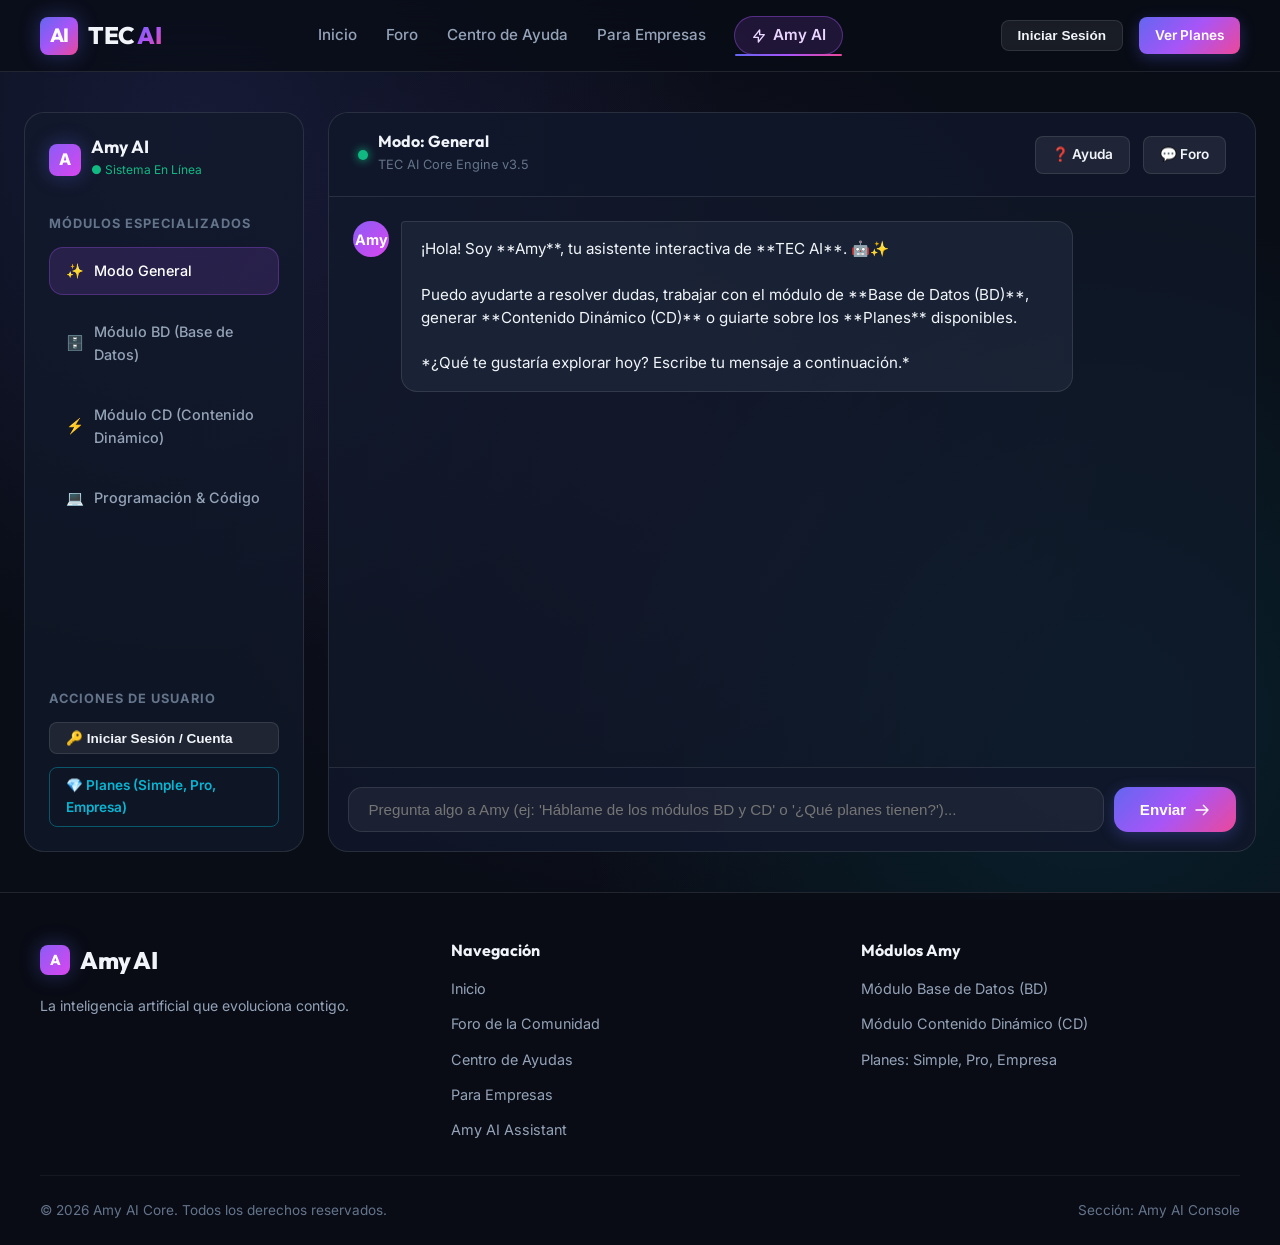
==== amy.html @ 9ef6c12d "feat: implementar ecosistema completo TEC AI con páginas modulares, Amy AI y refactorización de CSS/" ====
<!DOCTYPE html>
<html lang="es">
<head>
    <meta charset="UTF-8">
    <meta name="viewport" content="width=device-width, initial-scale=1.0">
    <title>Amy AI | Asistente de Inteligencia Artificial</title>
    <meta name="description" content="Interactúa con Amy AI, tu asistente virtual inteligente. Consulta bases de datos (BD), genera contenido dinámico (CD), programa y optimiza tus flujos de trabajo.">
    <link rel="stylesheet" href="assets/css/base.css">
    <link rel="stylesheet" href="assets/css/amy.css">
</head>
<body>
    <!-- Navbar Header -->
    <header class="navbar">
        <div class="nav-container">
            <a href="index.html" class="brand-logo" id="nav-logo">
                <div class="logo-badge">AI</div>
                <span>TEC <span class="gradient-text">AI</span></span>
            </a>
            <ul class="nav-links">
                <li><a href="index.html" class="nav-link" id="nav-home">Inicio</a></li>
                <li><a href="foro.html" class="nav-link" id="nav-foro">Foro</a></li>
                <li><a href="ayuda.html" class="nav-link" id="nav-ayuda">Centro de Ayuda</a></li>
                <li><a href="empresas.html" class="nav-link" id="nav-empresas">Para Empresas</a></li>
                <li>
                    <a href="amy.html" class="nav-link nav-link-amy active" id="nav-amy">
                        <svg width="16" height="16" fill="none" stroke="currentColor" viewBox="0 0 24 24"><path stroke-linecap="round" stroke-linejoin="round" stroke-width="2" d="M13 10V3L4 14h7v7l9-11h-7z"/></svg>
                        Amy AI
                    </a>
                </li>
            </ul>
            <div class="nav-actions">
                <button class="btn btn-secondary btn-sm trigger-login" id="btn-login-nav">Iniciar Sesión</button>
                <a href="empresas.html#planes" class="btn btn-primary btn-sm" id="btn-planes-nav">Ver Planes</a>
            </div>
        </div>
    </header>

    <!-- Main Content: Amy Interface -->
    <main class="main-content" style="max-width: 1300px;">
        <div class="amy-container">
            
            <!-- Left Sidebar: Modes & Links -->
            <aside class="amy-sidebar">
                <div class="sidebar-block">
                    <div style="display: flex; align-items: center; gap: 10px; margin-bottom: 0.5rem;">
                        <div class="logo-badge" style="width: 32px; height: 32px; font-size: 1rem; background: var(--grad-amy);">A</div>
                        <div>
                            <h3 style="font-size: 1.1rem; line-height: 1.1;">Amy AI</h3>
                            <span style="font-size: 0.75rem; color: var(--emerald);">● Sistema En Línea</span>
                        </div>
                    </div>
                </div>

                <!-- Mode Selectors (BD, CD, General, Dev) -->
                <div class="sidebar-block">
                    <span class="sidebar-title">Módulos Especializados</span>
                    <div class="mode-item active" data-mode="General" id="mode-general">
                        <span>✨</span> Modo General
                    </div>
                    <div class="mode-item" data-mode="Base de Datos (BD)" id="mode-bd">
                        <span>🗄️</span> Módulo BD (Base de Datos)
                    </div>
                    <div class="mode-item" data-mode="Contenido Dinámico (CD)" id="mode-cd">
                        <span>⚡</span> Módulo CD (Contenido Dinámico)
                    </div>
                    <div class="mode-item" data-mode="Programación" id="mode-dev">
                        <span>💻</span> Programación & Código
                    </div>
                </div>

                <!-- Quick Navigation Links -->
                <div class="sidebar-block" style="margin-top: auto;">
                    <span class="sidebar-title">Acciones de Usuario</span>
                    <button class="btn btn-secondary btn-sm trigger-login" style="width: 100%; justify-content: flex-start; text-align: left;" id="sidebar-login">
                        🔑 Iniciar Sesión / Cuenta
                    </button>
                    <a href="empresas.html#planes" class="btn btn-outline-cyan btn-sm" style="width: 100%; justify-content: flex-start;" id="sidebar-planes">
                        💎 Planes (Simple, Pro, Empresa)
                    </a>
                </div>
            </aside>

            <!-- Main Chat Workspace Window -->
            <section class="amy-chat-window">
                <!-- Chat Header -->
                <div class="chat-header">
                    <div class="amy-status">
                        <div class="status-dot"></div>
                        <div>
                            <h4 id="current-mode-name" style="font-size: 1rem;">Modo: General</h4>
                            <span style="font-size: 0.8rem; color: var(--text-dim);">TEC AI Core Engine v3.5</span>
                        </div>
                    </div>
                    <div style="display: flex; gap: 0.8rem;">
                        <a href="ayuda.html" class="btn btn-secondary btn-sm" title="Centro de Ayuda">❓ Ayuda</a>
                        <a href="foro.html" class="btn btn-secondary btn-sm" title="Ir al Foro">💬 Foro</a>
                    </div>
                </div>

                <!-- Chat Messages Stream -->
                <div class="chat-messages" id="amy-messages">
                    <!-- Amy Welcome Message -->
                    <div class="message-bubble">
                        <div class="message-avatar">Amy</div>
                        <div class="message-content">
                            ¡Hola! Soy **Amy**, tu asistente interactiva de **TEC AI**. 🤖✨
                            <br><br>
                            Puedo ayudarte a resolver dudas, trabajar con el módulo de **Base de Datos (BD)**, generar **Contenido Dinámico (CD)** o guiarte sobre los **Planes** disponibles.
                            <br><br>
                            *¿Qué te gustaría explorar hoy? Escribe tu mensaje a continuación.*
                        </div>
                    </div>
                </div>

                <!-- Chat Input Controls -->
                <div class="chat-input-area">
                    <input type="text" id="amy-chat-input" class="chat-input" placeholder="Pregunta algo a Amy (ej: 'Háblame de los módulos BD y CD' o '¿Qué planes tienen?')...">
                    <button class="btn btn-primary" id="amy-send-btn">
                        <span>Enviar</span>
                        <svg width="16" height="16" fill="none" stroke="currentColor" viewBox="0 0 24 24"><path stroke-linecap="round" stroke-linejoin="round" stroke-width="2" d="M14 5l7 7m0 0l-7 7m7-7H3"/></svg>
                    </button>
                </div>
            </section>
        </div>
    </main>

    <!-- Modal Login -->
    <div class="modal-overlay" id="login-modal">
        <div class="modal-box">
            <button class="modal-close" id="close-login">&times;</button>
            <h2 style="margin-bottom: 0.5rem; text-align: center;">Iniciar Sesión en <span class="gradient-text">TEC AI</span></h2>
            <p style="color: var(--text-muted); font-size: 0.9rem; margin-bottom: 1.5rem; text-align: center;">Guarda tus conversaciones con Amy y personaliza tus preferencias.</p>
            <form id="login-form">
                <div class="form-group">
                    <label for="login-email">Correo Electrónico</label>
                    <input type="email" id="login-email" class="form-control" placeholder="tu@email.com" required>
                </div>
                <div class="form-group">
                    <label for="login-password">Contraseña</label>
                    <input type="password" id="login-password" class="form-control" placeholder="••••••••" required>
                </div>
                <button type="submit" class="btn btn-primary" style="width: 100%; margin-top: 1rem;" id="btn-submit-login-amy">Ingresar a Amy</button>
            </form>
        </div>
    </div>

    <!-- Footer -->
    <footer>
        <div class="footer-container">
            <div class="footer-col">
                <div class="brand-logo" style="margin-bottom: 1rem;">
                    <div class="logo-badge" style="width: 30px; height: 30px; font-size: 0.9rem; background: var(--grad-amy);">A</div>
                    <span>Amy AI</span>
                </div>
                <p style="color: var(--text-muted); font-size: 0.88rem;">La inteligencia artificial que evoluciona contigo.</p>
            </div>
            <div class="footer-col">
                <h4>Navegación</h4>
                <ul>
                    <li><a href="index.html">Inicio</a></li>
                    <li><a href="foro.html">Foro de la Comunidad</a></li>
                    <li><a href="ayuda.html">Centro de Ayudas</a></li>
                    <li><a href="empresas.html">Para Empresas</a></li>
                    <li><a href="amy.html">Amy AI Assistant</a></li>
                </ul>
            </div>
            <div class="footer-col">
                <h4>Módulos Amy</h4>
                <ul>
                    <li><a href="amy.html">Módulo Base de Datos (BD)</a></li>
                    <li><a href="amy.html">Módulo Contenido Dinámico (CD)</a></li>
                    <li><a href="empresas.html#planes">Planes: Simple, Pro, Empresa</a></li>
                </ul>
            </div>
        </div>
        <div class="footer-bottom">
            <p>&copy; 2026 Amy AI Core. Todos los derechos reservados.</p>
            <p>Sección: Amy AI Console</p>
        </div>
    </footer>

    <script src="assets/js/shared.js"></script>
    <script src="assets/js/amy.js"></script>
</body>
</html>
---- assets/css/base.css ----
@import url('https://fonts.googleapis.com/css2?family=Inter:wght@300;400;500;600;700&family=Outfit:wght@400;500;600;700;800&display=swap');

/* ==========================================================================
   BASE.CSS — Variables, Reset, Tipografía, Navbar, Botones, Layout, Footer
   Compartido por todas las páginas del proyecto TEC AI
   ========================================================================== */

/* --------------------------------------------------
   VARIABLES GLOBALES (Design Tokens)
   -------------------------------------------------- */
:root {
    /* Color Palette */
    --bg-dark: #090d16;
    --bg-card: rgba(18, 26, 43, 0.7);
    --bg-card-hover: rgba(30, 42, 69, 0.85);
    --border-color: rgba(255, 255, 255, 0.1);
    --border-glow: rgba(99, 102, 241, 0.4);

    --text-main: #f1f5f9;
    --text-muted: #94a3b8;
    --text-dim: #64748b;

    /* Accents */
    --primary: #6366f1;
    /* Indigo */
    --primary-hover: #4f46e5;
    --cyan: #06b6d4;
    /* Cyber Cyan */
    --cyan-glow: rgba(6, 182, 212, 0.3);
    --purple: #a855f7;
    /* Neon Purple */
    --pink: #ec4899;
    /* Rose Pink */
    --emerald: #10b981;
    /* Success Emerald */

    /* Gradients */
    --grad-primary: linear-gradient(135deg, #6366f1 0%, #a855f7 50%, #ec4899 100%);
    --grad-cyan: linear-gradient(135deg, #06b6d4 0%, #3b82f6 100%);
    --grad-amy: linear-gradient(135deg, #8b5cf6 0%, #d946ef 100%);
    --grad-dark-card: linear-gradient(180deg, rgba(30, 41, 59, 0.5) 0%, rgba(15, 23, 42, 0.7) 100%);

    /* Fonts & Radii */
    --font-heading: 'Outfit', sans-serif;
    --font-body: 'Inter', sans-serif;
    --radius-sm: 8px;
    --radius-md: 14px;
    --radius-lg: 20px;
    --radius-full: 9999px;

    /* Shadow & Effects */
    --shadow-glass: 0 8px 32px 0 rgba(0, 0, 0, 0.37);
    --shadow-neon: 0 0 20px rgba(99, 102, 241, 0.35);
    --backdrop-blur: blur(16px);
}

/* --------------------------------------------------
   RESET & GLOBAL
   -------------------------------------------------- */
* {
    box-sizing: border-box;
    margin: 0;
    padding: 0;
}

html {
    scroll-behavior: smooth;
    font-size: 16px;
}

body {
    font-family: var(--font-body);
    background-color: var(--bg-dark);
    color: var(--text-main);
    line-height: 1.6;
    overflow-x: hidden;
    min-height: 100vh;
    display: flex;
    flex-direction: column;
    background-image:
        radial-gradient(circle at 15% 15%, rgba(99, 102, 241, 0.15) 0%, transparent 40%),
        radial-gradient(circle at 85% 80%, rgba(6, 182, 212, 0.12) 0%, transparent 40%),
        radial-gradient(circle at 50% 50%, rgba(168, 85, 247, 0.08) 0%, transparent 60%);
    background-attachment: fixed;
}

/* --------------------------------------------------
   TIPOGRAFÍA
   -------------------------------------------------- */
h1,
h2,
h3,
h4,
h5,
h6 {
    font-family: var(--font-heading);
    color: var(--text-main);
    font-weight: 700;
    line-height: 1.2;
}

h1 {
    font-size: 2.8rem;
}

h2 {
    font-size: 2.2rem;
}

h3 {
    font-size: 1.5rem;
}

.gradient-text {
    background: var(--grad-primary);
    -webkit-background-clip: text;
    background-clip: text;
    -webkit-text-fill-color: transparent;
    color: transparent;
}

.cyan-text {
    background: var(--grad-cyan);
    -webkit-background-clip: text;
    background-clip: text;
    -webkit-text-fill-color: transparent;
    color: transparent;
}

.amy-text {
    background: var(--grad-amy);
    -webkit-background-clip: text;
    background-clip: text;
    -webkit-text-fill-color: transparent;
    color: transparent;
}

a {
    color: inherit;
    text-decoration: none;
    transition: all 0.2s ease;
}

/* --------------------------------------------------
   NAVBAR / NAVEGACIÓN
   -------------------------------------------------- */
.navbar {
    position: sticky;
    top: 0;
    z-index: 1000;
    background: rgba(9, 13, 22, 0.75);
    -webkit-backdrop-filter: var(--backdrop-blur);
    backdrop-filter: var(--backdrop-blur);
    border-bottom: 1px solid var(--border-color);
    padding: 1rem 2rem;
}

.nav-container {
    max-width: 1200px;
    margin: 0 auto;
    display: flex;
    justify-content: space-between;
    align-items: center;
}

.brand-logo {
    display: flex;
    align-items: center;
    gap: 10px;
    font-family: var(--font-heading);
    font-size: 1.5rem;
    font-weight: 800;
    letter-spacing: -0.5px;
}

.logo-badge {
    width: 38px;
    height: 38px;
    background: var(--grad-primary);
    border-radius: var(--radius-sm);
    display: flex;
    align-items: center;
    justify-content: center;
    font-weight: 800;
    font-size: 1.2rem;
    color: white;
    box-shadow: var(--shadow-neon);
}

.nav-links {
    display: flex;
    align-items: center;
    gap: 1.8rem;
    list-style: none;
}

.nav-link {
    font-size: 0.95rem;
    font-weight: 500;
    color: var(--text-muted);
    position: relative;
    padding: 0.4rem 0;
}

.nav-link:hover,
.nav-link.active {
    color: var(--text-main);
}

.nav-link.active::after {
    content: '';
    position: absolute;
    bottom: -2px;
    left: 0;
    width: 100%;
    height: 2px;
    background: var(--grad-primary);
    border-radius: 2px;
}

.nav-link-amy {
    display: flex;
    align-items: center;
    gap: 6px;
    background: rgba(168, 85, 247, 0.15);
    border: 1px solid rgba(168, 85, 247, 0.4);
    padding: 0.4rem 1rem !important;
    border-radius: var(--radius-full);
    color: #e9d5ff !important;
    font-weight: 600;
}

.nav-link-amy:hover {
    background: rgba(168, 85, 247, 0.3);
    box-shadow: 0 0 15px rgba(168, 85, 247, 0.4);
}

.nav-actions {
    display: flex;
    align-items: center;
    gap: 1rem;
}

/* --------------------------------------------------
   BOTONES
   -------------------------------------------------- */
.btn {
    display: inline-flex;
    align-items: center;
    justify-content: center;
    gap: 8px;
    padding: 0.75rem 1.6rem;
    font-size: 0.95rem;
    font-weight: 600;
    border-radius: var(--radius-md);
    cursor: pointer;
    border: none;
    transition: all 0.25s cubic-bezier(0.4, 0, 0.2, 1);
}

.btn-primary {
    background: var(--grad-primary);
    color: white;
    box-shadow: 0 4px 15px rgba(99, 102, 241, 0.3);
}

.btn-primary:hover {
    transform: translateY(-2px);
    box-shadow: 0 8px 25px rgba(99, 102, 241, 0.5);
}

.btn-secondary {
    background: rgba(255, 255, 255, 0.07);
    color: var(--text-main);
    border: 1px solid var(--border-color);
}

.btn-secondary:hover {
    background: rgba(255, 255, 255, 0.12);
    border-color: rgba(255, 255, 255, 0.25);
    transform: translateY(-2px);
}

.btn-outline-cyan {
    background: transparent;
    color: var(--cyan);
    border: 1px solid rgba(6, 182, 212, 0.4);
}

.btn-outline-cyan:hover {
    background: rgba(6, 182, 212, 0.1);
    box-shadow: 0 0 15px var(--cyan-glow);
}

.btn-sm {
    padding: 0.45rem 1rem;
    font-size: 0.85rem;
    border-radius: var(--radius-sm);
}

/* --------------------------------------------------
   LAYOUT PRINCIPAL
   -------------------------------------------------- */
main.main-content {
    flex: 1;
    max-width: 1200px;
    width: 100%;
    margin: 0 auto;
    padding: 2.5rem 1.5rem;
}

/* --------------------------------------------------
   GLASS CARD (componente compartido)
   -------------------------------------------------- */
.glass-card {
    background: var(--bg-card);
    -webkit-backdrop-filter: var(--backdrop-blur);
    backdrop-filter: var(--backdrop-blur);
    border: 1px solid var(--border-color);
    border-radius: var(--radius-lg);
    padding: 2rem;
    box-shadow: var(--shadow-glass);
    transition: border-color 0.3s ease, transform 0.3s ease, box-shadow 0.3s ease;
}

.glass-card:hover {
    border-color: rgba(255, 255, 255, 0.2);
}

/* --------------------------------------------------
   HERO SECTION (compartido por varias páginas)
   -------------------------------------------------- */
.hero {
    text-align: center;
    padding: 3.5rem 1rem 4rem;
    max-width: 900px;
    margin: 0 auto;
}

.badge {
    display: inline-flex;
    align-items: center;
    gap: 6px;
    padding: 0.35rem 1rem;
    border-radius: var(--radius-full);
    background: rgba(99, 102, 241, 0.12);
    border: 1px solid rgba(99, 102, 241, 0.3);
    color: #a5b4fc;
    font-size: 0.85rem;
    font-weight: 500;
    margin-bottom: 1.5rem;
}

.hero h1 {
    font-size: 3.2rem;
    margin-bottom: 1.2rem;
    letter-spacing: -1px;
}

.hero p {
    font-size: 1.2rem;
    color: var(--text-muted);
    margin-bottom: 2.2rem;
    max-width: 720px;
    margin-left: auto;
    margin-right: auto;
}

.hero-actions {
    display: flex;
    justify-content: center;
    gap: 1rem;
    flex-wrap: wrap;
}

/* --------------------------------------------------
   GRILLAS (compartidas)
   -------------------------------------------------- */
.grid-3 {
    display: grid;
    grid-template-columns: repeat(auto-fit, minmax(320px, 1fr));
    gap: 1.8rem;
    margin-top: 2rem;
}

.grid-2 {
    display: grid;
    grid-template-columns: repeat(auto-fit, minmax(400px, 1fr));
    gap: 2rem;
}

.feature-card {
    position: relative;
    overflow: hidden;
}

.feature-icon {
    width: 50px;
    height: 50px;
    border-radius: var(--radius-md);
    background: rgba(99, 102, 241, 0.15);
    display: flex;
    align-items: center;
    justify-content: center;
    font-size: 1.4rem;
    color: #818cf8;
    margin-bottom: 1.2rem;
}

.feature-card h3 {
    margin-bottom: 0.6rem;
}

.feature-card p {
    color: var(--text-muted);
    font-size: 0.95rem;
}

/* --------------------------------------------------
   MODAL DE LOGIN (compartido)
   -------------------------------------------------- */
.modal-overlay {
    position: fixed;
    top: 0;
    left: 0;
    width: 100vw;
    height: 100vh;
    background: rgba(0, 0, 0, 0.7);
    -webkit-backdrop-filter: blur(8px);
    backdrop-filter: blur(8px);
    display: flex;
    align-items: center;
    justify-content: center;
    z-index: 2000;
    opacity: 0;
    pointer-events: none;
    transition: opacity 0.3s ease;
}

.modal-overlay.open {
    opacity: 1;
    pointer-events: all;
}

.modal-box {
    background: var(--bg-dark);
    border: 1px solid var(--border-glow);
    border-radius: var(--radius-lg);
    width: 90%;
    max-width: 440px;
    padding: 2.5rem;
    box-shadow: 0 20px 50px rgba(0, 0, 0, 0.6);
    position: relative;
    transform: translateY(20px);
    transition: transform 0.3s ease;
}

.modal-overlay.open .modal-box {
    transform: translateY(0);
}

.modal-close {
    position: absolute;
    top: 1.2rem;
    right: 1.2rem;
    background: none;
    border: none;
    color: var(--text-dim);
    font-size: 1.5rem;
    cursor: pointer;
}

.modal-close:hover {
    color: white;
}

/* --------------------------------------------------
   FORMULARIOS (compartidos)
   -------------------------------------------------- */
.form-group {
    margin-bottom: 1.2rem;
    text-align: left;
}

.form-group label {
    display: block;
    font-size: 0.88rem;
    color: var(--text-muted);
    margin-bottom: 0.4rem;
}

.form-control {
    width: 100%;
    padding: 0.8rem 1rem;
    background: rgba(255, 255, 255, 0.05);
    border: 1px solid var(--border-color);
    border-radius: var(--radius-sm);
    color: white;
    font-size: 0.95rem;
    outline: none;
}

.form-control:focus {
    border-color: var(--primary);
}

/* --------------------------------------------------
   FOOTER
   -------------------------------------------------- */
footer {
    border-top: 1px solid var(--border-color);
    background: rgba(9, 13, 22, 0.9);
    padding: 3rem 1.5rem 1.5rem;
    margin-top: auto;
}

.footer-container {
    max-width: 1200px;
    margin: 0 auto;
    display: grid;
    grid-template-columns: repeat(auto-fit, minmax(200px, 1fr));
    gap: 2rem;
    margin-bottom: 2rem;
}

.footer-col h4 {
    font-size: 1rem;
    margin-bottom: 1rem;
    color: var(--text-main);
}

.footer-col ul {
    list-style: none;
    display: flex;
    flex-direction: column;
    gap: 0.6rem;
}

.footer-col ul a {
    font-size: 0.9rem;
    color: var(--text-muted);
}

.footer-col ul a:hover {
    color: var(--cyan);
}

.footer-bottom {
    max-width: 1200px;
    margin: 0 auto;
    padding-top: 1.5rem;
    border-top: 1px solid rgba(255, 255, 255, 0.05);
    display: flex;
    justify-content: space-between;
    align-items: center;
    font-size: 0.85rem;
    color: var(--text-dim);
    flex-wrap: wrap;
    gap: 1rem;
}

/* --------------------------------------------------
   RESPONSIVE
   -------------------------------------------------- */
@media (max-width: 868px) {
    .amy-container {
        grid-template-columns: 1fr;
        height: auto;
    }

    .nav-links {
        display: none;
    }

    .hero h1 {
        font-size: 2.2rem;
    }
}
---- assets/css/amy.css ----
/* ==========================================================================
   AMY.CSS — Estilos específicos de amy.html
   Depende de: base.css
   ========================================================================== */

/* --------------------------------------------------
   LAYOUT PRINCIPAL DEL CHAT
   -------------------------------------------------- */
.amy-container {
    display: grid;
    grid-template-columns: 280px 1fr;
    gap: 1.5rem;
    min-height: 700px;
    height: calc(100vh - 160px);
}

/* --------------------------------------------------
   SIDEBAR DE MODOS
   -------------------------------------------------- */
.amy-sidebar {
    background: var(--bg-card);
    border: 1px solid var(--border-color);
    border-radius: var(--radius-lg);
    padding: 1.5rem;
    display: flex;
    flex-direction: column;
    gap: 1.5rem;
}

.sidebar-block {
    display: flex;
    flex-direction: column;
    gap: 0.8rem;
}

.sidebar-title {
    font-size: 0.8rem;
    text-transform: uppercase;
    letter-spacing: 1px;
    color: var(--text-dim);
    font-weight: 700;
}

.mode-item {
    display: flex;
    align-items: center;
    gap: 10px;
    padding: 0.7rem 1rem;
    border-radius: var(--radius-md);
    color: var(--text-muted);
    font-size: 0.9rem;
    font-weight: 500;
    cursor: pointer;
    border: 1px solid transparent;
    transition: all 0.2s ease;
}

.mode-item:hover,
.mode-item.active {
    background: rgba(168, 85, 247, 0.15);
    border-color: rgba(168, 85, 247, 0.3);
    color: white;
}

/* --------------------------------------------------
   VENTANA DEL CHAT
   -------------------------------------------------- */
.amy-chat-window {
    background: var(--bg-card);
    border: 1px solid var(--border-color);
    border-radius: var(--radius-lg);
    display: flex;
    flex-direction: column;
    overflow: hidden;
}

.chat-header {
    padding: 1.2rem 1.8rem;
    border-bottom: 1px solid var(--border-color);
    display: flex;
    justify-content: space-between;
    align-items: center;
    background: rgba(15, 23, 42, 0.6);
}

.amy-status {
    display: flex;
    align-items: center;
    gap: 10px;
}

.status-dot {
    width: 10px;
    height: 10px;
    background: var(--emerald);
    border-radius: 50%;
    box-shadow: 0 0 10px var(--emerald);
}

/* --------------------------------------------------
   MENSAJES
   -------------------------------------------------- */
.chat-messages {
    flex: 1;
    padding: 1.5rem;
    overflow-y: auto;
    display: flex;
    flex-direction: column;
    gap: 1.2rem;
}

.message-bubble {
    display: flex;
    gap: 12px;
    max-width: 82%;
}

.message-bubble.user {
    align-self: flex-end;
    flex-direction: row-reverse;
}

.message-avatar {
    width: 36px;
    height: 36px;
    border-radius: 50%;
    background: var(--grad-amy);
    display: flex;
    align-items: center;
    justify-content: center;
    font-size: 0.9rem;
    font-weight: 700;
    color: white;
    flex-shrink: 0;
}

.message-bubble.user .message-avatar {
    background: var(--grad-cyan);
}

.message-content {
    background: rgba(30, 41, 59, 0.7);
    border: 1px solid var(--border-color);
    padding: 1rem 1.2rem;
    border-radius: 16px;
    border-top-left-radius: 4px;
    font-size: 0.95rem;
    line-height: 1.5;
}

.message-bubble.user .message-content {
    background: rgba(99, 102, 241, 0.25);
    border-color: rgba(99, 102, 241, 0.4);
    border-top-left-radius: 16px;
    border-top-right-radius: 4px;
}

/* --------------------------------------------------
   ÁREA DE ENTRADA DE TEXTO
   -------------------------------------------------- */
.chat-input-area {
    padding: 1.2rem;
    border-top: 1px solid var(--border-color);
    background: rgba(15, 23, 42, 0.6);
    display: flex;
    gap: 10px;
}

.chat-input {
    flex: 1;
    background: rgba(255, 255, 255, 0.05);
    border: 1px solid var(--border-color);
    border-radius: var(--radius-md);
    padding: 0.8rem 1.2rem;
    color: white;
    font-size: 0.95rem;
    outline: none;
}

.chat-input:focus {
    border-color: var(--purple);
}
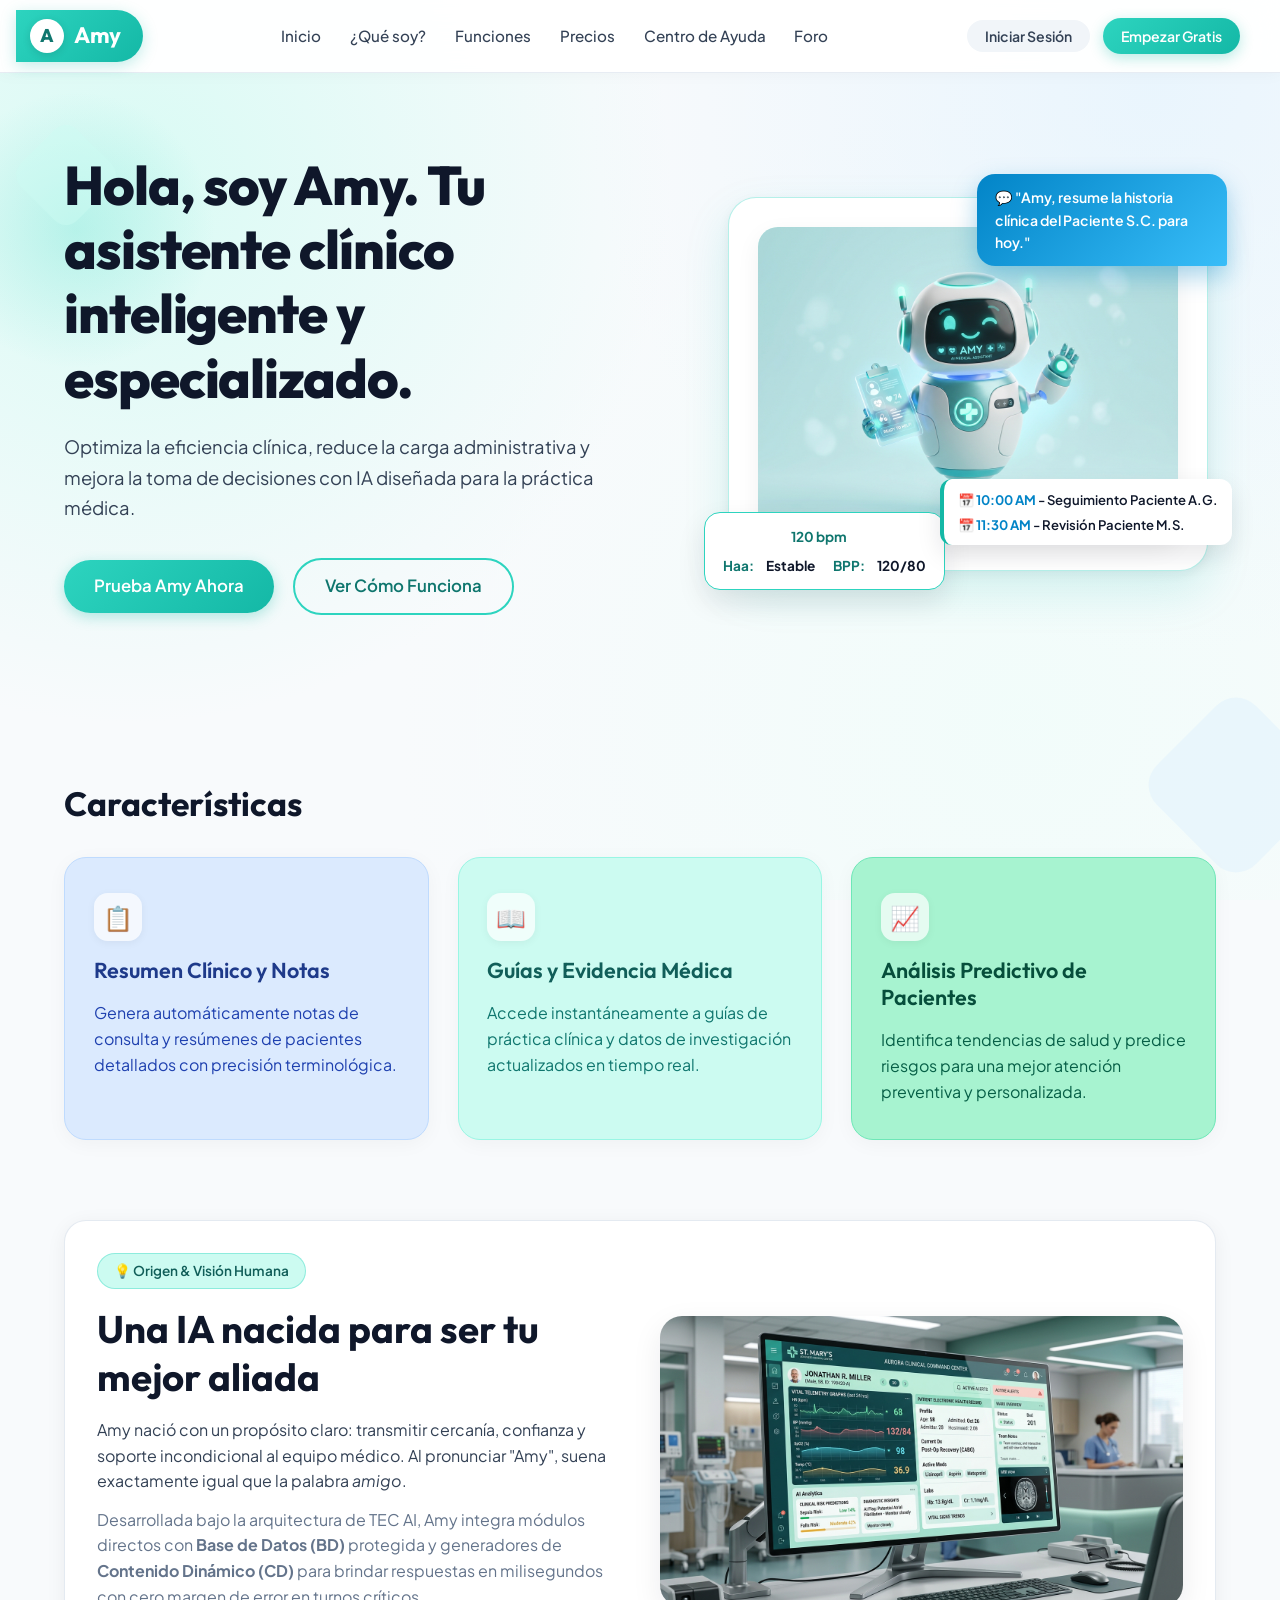
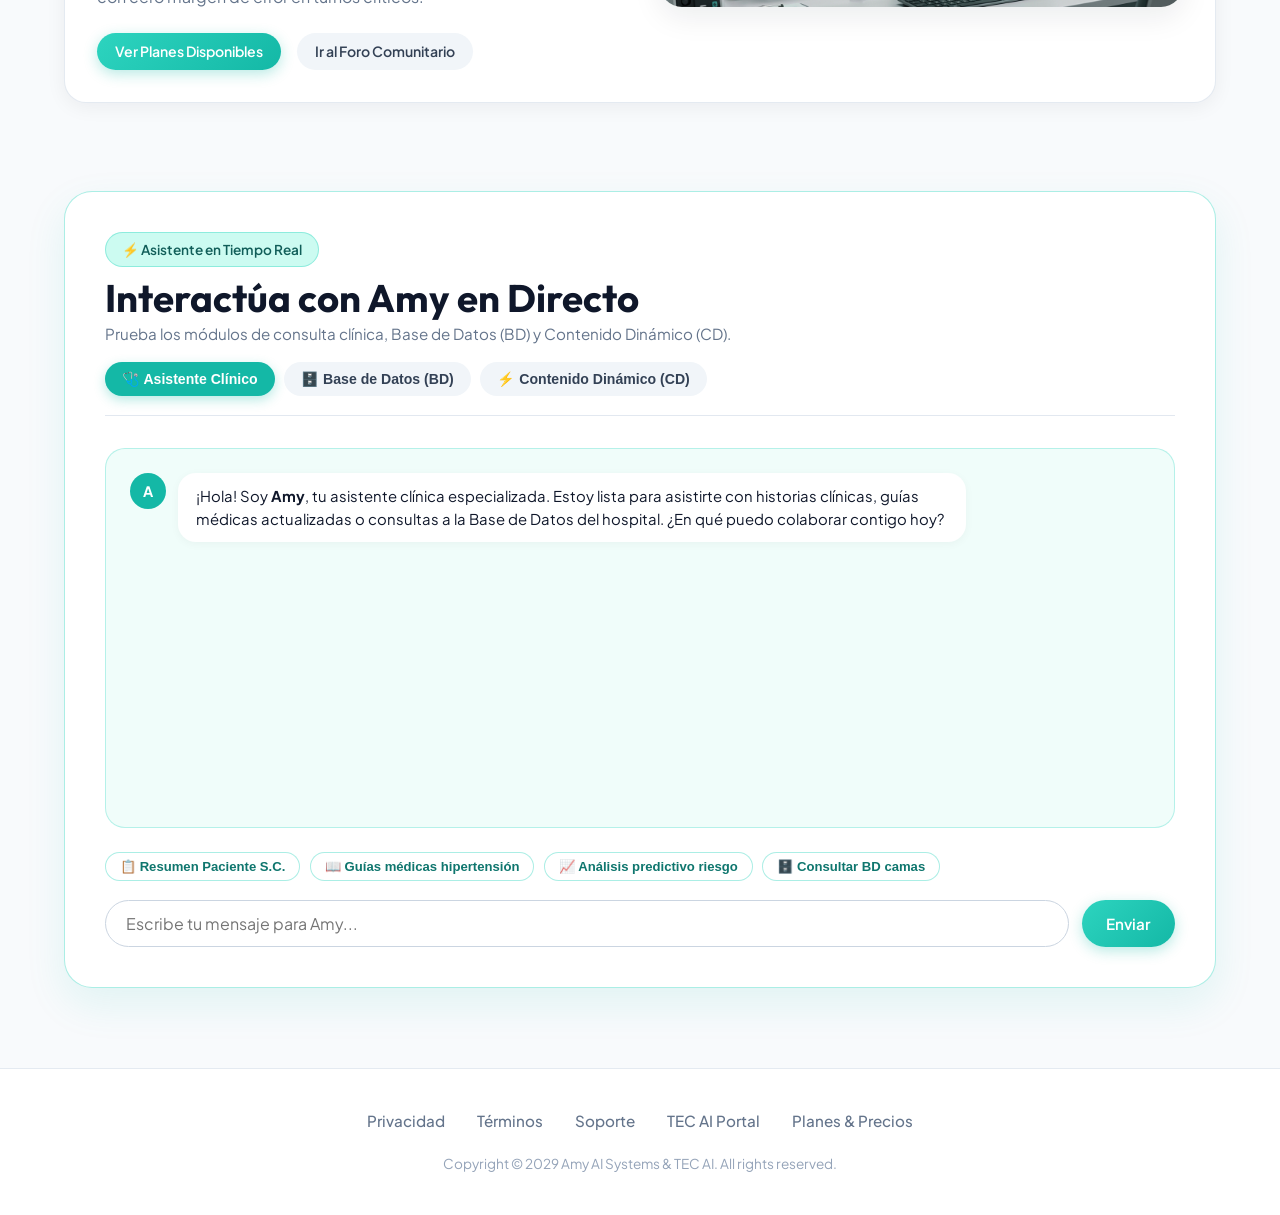
==== commit fa48e172: "Rediseño de interfaz gráfica basado en bocetos y diagramas (Issue #2)" ====
--- a/amy.html
+++ b/amy.html
@@ -3,179 +3,213 @@
 <head>
     <meta charset="UTF-8">
     <meta name="viewport" content="width=device-width, initial-scale=1.0">
-    <title>Amy AI | Asistente de Inteligencia Artificial</title>
-    <meta name="description" content="Interactúa con Amy AI, tu asistente virtual inteligente. Consulta bases de datos (BD), genera contenido dinámico (CD), programa y optimiza tus flujos de trabajo.">
+    <title>Amy AI - Tu Asistente Clínico Inteligente</title>
+    <meta name="description" content="Amy AI - Asistente clínico inteligente y especializado. Optimiza la eficiencia clínica, reduce la carga administrativa y mejora la toma de decisiones en salud.">
     <link rel="stylesheet" href="assets/css/base.css">
     <link rel="stylesheet" href="assets/css/amy.css">
 </head>
 <body>
-    <!-- Navbar Header -->
+    <!-- Navbar Header (Estilo Pestaña Orgánica Boceto 1) -->
     <header class="navbar">
         <div class="nav-container">
-            <a href="index.html" class="brand-logo" id="nav-logo">
-                <div class="logo-badge">AI</div>
-                <span>TEC <span class="gradient-text">AI</span></span>
+            <a href="amy.html" class="brand-tab" id="brand-amy-logo">
+                <div class="logo-badge-amy">A</div>
+                <span>Amy</span>
             </a>
+            
             <ul class="nav-links">
-                <li><a href="index.html" class="nav-link" id="nav-home">Inicio</a></li>
-                <li><a href="foro.html" class="nav-link" id="nav-foro">Foro</a></li>
-                <li><a href="ayuda.html" class="nav-link" id="nav-ayuda">Centro de Ayuda</a></li>
-                <li><a href="empresas.html" class="nav-link" id="nav-empresas">Para Empresas</a></li>
-                <li>
-                    <a href="amy.html" class="nav-link nav-link-amy active" id="nav-amy">
-                        <svg width="16" height="16" fill="none" stroke="currentColor" viewBox="0 0 24 24"><path stroke-linecap="round" stroke-linejoin="round" stroke-width="2" d="M13 10V3L4 14h7v7l9-11h-7z"/></svg>
-                        Amy AI
-                    </a>
-                </li>
+                <li><a href="index.html" class="nav-link">Inicio</a></li>
+                <li><a href="#que-soy" class="nav-link">¿Qué soy?</a></li>
+                <li><a href="#caracteristicas" class="nav-link">Funciones</a></li>
+                <li><a href="empresas.html#planes" class="nav-link">Precios</a></li>
+                <li><a href="ayuda.html" class="nav-link">Centro de Ayuda</a></li>
+                <li><a href="foro.html" class="nav-link">Foro</a></li>
             </ul>
+
             <div class="nav-actions">
-                <button class="btn btn-secondary btn-sm trigger-login" id="btn-login-nav">Iniciar Sesión</button>
-                <a href="empresas.html#planes" class="btn btn-primary btn-sm" id="btn-planes-nav">Ver Planes</a>
+                <button class="btn btn-secondary btn-sm trigger-login" id="btn-login-header">Iniciar Sesión</button>
+                <a href="#consola-amy" class="btn btn-primary btn-sm" id="btn-empezar-gratis">Empezar Gratis</a>
             </div>
         </div>
     </header>
 
-    <!-- Main Content: Amy Interface -->
-    <main class="main-content" style="max-width: 1300px;">
-        <div class="amy-container">
+    <!-- Main Content -->
+    <main class="main-content">
+        <!-- Floating Decoratives from Boceto 1 -->
+        <div class="amy-bg-deco"></div>
+        <div class="amy-bg-diamond-1"></div>
+        <div class="amy-bg-diamond-2"></div>
+
+        <!-- HERO SECTION (Fiel a Boceto 1) -->
+        <section class="amy-hero-layout" id="hero">
+            <div class="amy-hero-content">
+                <h1 class="amy-hero-title">Hola, soy Amy. Tu asistente clínico inteligente y especializado.</h1>
+                <p class="amy-hero-subtitle">Optimiza la eficiencia clínica, reduce la carga administrativa y mejora la toma de decisiones con IA diseñada para la práctica médica.</p>
+                
+                <div class="amy-hero-buttons">
+                    <a href="#consola-amy" class="btn btn-primary" id="btn-prueba-amy">Prueba Amy Ahora</a>
+                    <a href="#caracteristicas" class="btn btn-outline" id="btn-ver-funciona">Ver Cómo Funciona</a>
+                </div>
+            </div>
+
+            <!-- HERO DASHBOARD & ROBOT MASCOT (Boceto 1) -->
+            <div class="amy-hero-visual">
+                <div class="hero-dashboard-card">
+                    <!-- Speech Bubble Boceto 1 -->
+                    <div class="hero-speech-bubble">
+                        💬 "Amy, resume la historia clínica del Paciente S.C. para hoy."
+                    </div>
+
+                    <!-- Robot Image -->
+                    <div class="robot-image-container">
+                        <img src="assets/img/amy_robot.jpg" alt="Amy - Asistente Clínico Inteligente Robot">
+                    </div>
+
+                    <!-- Vitals Telemetry Widget Boceto 1 -->
+                    <div class="hero-vitals-widget">
+                        <div class="pulse-line-container">
+                            <svg width="60" height="24" viewBox="0 0 60 24" fill="none">
+                                <path class="pulse-svg" d="M0 12h15l3-8 6 16 4-12 3 6 4-2h25" stroke="#14b8a6" stroke-width="2.5" stroke-linecap="round" stroke-linejoin="round"/>
+                            </svg>
+                            <span>120 bpm</span>
+                        </div>
+                        <div class="vital-stat-row">
+                            <span class="stat-label">Haa:</span> <span class="stat-val">Estable</span>
+                            <span class="stat-label" style="margin-left: 6px;">BPP:</span> <span class="stat-val">120/80</span>
+                        </div>
+                    </div>
+
+                    <!-- Agenda / Calendar Badge Boceto 1 -->
+                    <div class="hero-calendar-badge">
+                        <div>📅 <span class="time">10:00 AM</span> - Seguimiento Paciente A.G.</div>
+                        <div style="margin-top: 4px;">📅 <span class="time">11:30 AM</span> - Revisión Paciente M.S.</div>
+                    </div>
+                </div>
+            </div>
+        </section>
+
+        <!-- SECCIÓN CARACTERÍSTICAS (Las 3 tarjetas exactas de Boceto 1) -->
+        <section class="features-section-boceto" id="caracteristicas">
+            <h2>Características</h2>
             
-            <!-- Left Sidebar: Modes & Links -->
-            <aside class="amy-sidebar">
-                <div class="sidebar-block">
-                    <div style="display: flex; align-items: center; gap: 10px; margin-bottom: 0.5rem;">
-                        <div class="logo-badge" style="width: 32px; height: 32px; font-size: 1rem; background: var(--grad-amy);">A</div>
-                        <div>
-                            <h3 style="font-size: 1.1rem; line-height: 1.1;">Amy AI</h3>
-                            <span style="font-size: 0.75rem; color: var(--emerald);">● Sistema En Línea</span>
-                        </div>
-                    </div>
-                </div>
-
-                <!-- Mode Selectors (BD, CD, General, Dev) -->
-                <div class="sidebar-block">
-                    <span class="sidebar-title">Módulos Especializados</span>
-                    <div class="mode-item active" data-mode="General" id="mode-general">
-                        <span>✨</span> Modo General
-                    </div>
-                    <div class="mode-item" data-mode="Base de Datos (BD)" id="mode-bd">
-                        <span>🗄️</span> Módulo BD (Base de Datos)
-                    </div>
-                    <div class="mode-item" data-mode="Contenido Dinámico (CD)" id="mode-cd">
-                        <span>⚡</span> Módulo CD (Contenido Dinámico)
-                    </div>
-                    <div class="mode-item" data-mode="Programación" id="mode-dev">
-                        <span>💻</span> Programación & Código
-                    </div>
-                </div>
-
-                <!-- Quick Navigation Links -->
-                <div class="sidebar-block" style="margin-top: auto;">
-                    <span class="sidebar-title">Acciones de Usuario</span>
-                    <button class="btn btn-secondary btn-sm trigger-login" style="width: 100%; justify-content: flex-start; text-align: left;" id="sidebar-login">
-                        🔑 Iniciar Sesión / Cuenta
-                    </button>
-                    <a href="empresas.html#planes" class="btn btn-outline-cyan btn-sm" style="width: 100%; justify-content: flex-start;" id="sidebar-planes">
-                        💎 Planes (Simple, Pro, Empresa)
-                    </a>
-                </div>
-            </aside>
-
-            <!-- Main Chat Workspace Window -->
-            <section class="amy-chat-window">
-                <!-- Chat Header -->
-                <div class="chat-header">
-                    <div class="amy-status">
-                        <div class="status-dot"></div>
-                        <div>
-                            <h4 id="current-mode-name" style="font-size: 1rem;">Modo: General</h4>
-                            <span style="font-size: 0.8rem; color: var(--text-dim);">TEC AI Core Engine v3.5</span>
-                        </div>
-                    </div>
-                    <div style="display: flex; gap: 0.8rem;">
-                        <a href="ayuda.html" class="btn btn-secondary btn-sm" title="Centro de Ayuda">❓ Ayuda</a>
-                        <a href="foro.html" class="btn btn-secondary btn-sm" title="Ir al Foro">💬 Foro</a>
-                    </div>
-                </div>
-
-                <!-- Chat Messages Stream -->
-                <div class="chat-messages" id="amy-messages">
-                    <!-- Amy Welcome Message -->
-                    <div class="message-bubble">
-                        <div class="message-avatar">Amy</div>
-                        <div class="message-content">
-                            ¡Hola! Soy **Amy**, tu asistente interactiva de **TEC AI**. 🤖✨
-                            <br><br>
-                            Puedo ayudarte a resolver dudas, trabajar con el módulo de **Base de Datos (BD)**, generar **Contenido Dinámico (CD)** o guiarte sobre los **Planes** disponibles.
-                            <br><br>
-                            *¿Qué te gustaría explorar hoy? Escribe tu mensaje a continuación.*
-                        </div>
-                    </div>
-                </div>
-
-                <!-- Chat Input Controls -->
-                <div class="chat-input-area">
-                    <input type="text" id="amy-chat-input" class="chat-input" placeholder="Pregunta algo a Amy (ej: 'Háblame de los módulos BD y CD' o '¿Qué planes tienen?')...">
-                    <button class="btn btn-primary" id="amy-send-btn">
-                        <span>Enviar</span>
-                        <svg width="16" height="16" fill="none" stroke="currentColor" viewBox="0 0 24 24"><path stroke-linecap="round" stroke-linejoin="round" stroke-width="2" d="M14 5l7 7m0 0l-7 7m7-7H3"/></svg>
-                    </button>
-                </div>
-            </section>
-        </div>
+            <div class="clinical-features-grid">
+                <!-- Tarjeta 1: Resumen Clínico y Notas -->
+                <div class="feature-card-clinical card-clinical-blue" id="feature-resumen">
+                    <div class="clinical-icon-box">📋</div>
+                    <h3>Resumen Clínico y Notas</h3>
+                    <p>Genera automáticamente notas de consulta y resúmenes de pacientes detallados con precisión terminológica.</p>
+                </div>
+
+                <!-- Tarjeta 2: Guías y Evidencia Médica -->
+                <div class="feature-card-clinical card-clinical-mint" id="feature-guias">
+                    <div class="clinical-icon-box">📖</div>
+                    <h3>Guías y Evidencia Médica</h3>
+                    <p>Accede instantáneamente a guías de práctica clínica y datos de investigación actualizados en tiempo real.</p>
+                </div>
+
+                <!-- Tarjeta 3: Análisis Predictivo de Pacientes -->
+                <div class="feature-card-clinical card-clinical-teal" id="feature-predictivo">
+                    <div class="clinical-icon-box">📈</div>
+                    <h3>Análisis Predictivo de Pacientes</h3>
+                    <p>Identifica tendencias de salud y predice riesgos para una mejor atención preventiva y personalizada.</p>
+                </div>
+            </div>
+        </section>
+
+        <!-- SECCIÓN ¿QUÉ SOY? -->
+        <section style="margin-top: 5rem;" id="que-soy">
+            <div class="glass-card" style="display: grid; grid-template-columns: 1fr 1fr; gap: 2.5rem; align-items: center;">
+                <div>
+                    <div class="badge">💡 Origen & Visión Humana</div>
+                    <h2>Una IA nacida para ser tu mejor aliada</h2>
+                    <p style="margin-top: 1rem; color: var(--text-body);">Amy nació con un propósito claro: transmitir cercanía, confianza y soporte incondicional al equipo médico. Al pronunciar "Amy", suena exactamente igual que la palabra <em>amigo</em>.</p>
+                    <p style="margin-top: 0.8rem; color: var(--text-muted);">Desarrollada bajo la arquitectura de TEC AI, Amy integra módulos directos con <strong>Base de Datos (BD)</strong> protegida y generadores de <strong>Contenido Dinámico (CD)</strong> para brindar respuestas en milisegundos con cero margen de error en turnos críticos.</p>
+                    <div style="display: flex; gap: 1rem; margin-top: 1.5rem;">
+                        <a href="empresas.html#planes" class="btn btn-primary btn-sm">Ver Planes Disponibles</a>
+                        <a href="foro.html" class="btn btn-secondary btn-sm">Ir al Foro Comunitario</a>
+                    </div>
+                </div>
+                <div style="border-radius: var(--radius-lg); overflow: hidden; box-shadow: var(--shadow-card);">
+                    <img src="assets/img/clinical_dashboard.jpg" alt="Centro de comando clínico interactivo con Amy" style="width: 100%; height: auto; display: block;">
+                </div>
+            </div>
+        </section>
+
+        <!-- CONSOLA INTERACTIVA AMY AI (Arquitectura Boceto 2 & 3: BD, CD, Planes) -->
+        <section class="interactive-amy-section" id="consola-amy">
+            <div class="interactive-header">
+                <div>
+                    <div class="badge" style="margin-bottom: 0.4rem;">⚡ Asistente en Tiempo Real</div>
+                    <h2>Interactúa con Amy en Directo</h2>
+                    <p style="color: var(--text-muted); font-size: 0.95rem;">Prueba los módulos de consulta clínica, Base de Datos (BD) y Contenido Dinámico (CD).</p>
+                </div>
+
+                <div class="mode-pills-row">
+                    <button class="mode-pill active" data-mode="clinico">🩺 Asistente Clínico</button>
+                    <button class="mode-pill" data-mode="bd">🗄️ Base de Datos (BD)</button>
+                    <button class="mode-pill" data-mode="cd">⚡ Contenido Dinámico (CD)</button>
+                </div>
+            </div>
+
+            <!-- Chat Stream Area -->
+            <div class="chat-box-area" id="amy-chat-box">
+                <div class="chat-msg msg-amy">
+                    <div class="chat-avatar">A</div>
+                    <div class="chat-bubble-body">
+                        ¡Hola! Soy <strong>Amy</strong>, tu asistente clínica especializada. Estoy lista para asistirte con historias clínicas, guías médicas actualizadas o consultas a la Base de Datos del hospital. ¿En qué puedo colaborar contigo hoy?
+                    </div>
+                </div>
+            </div>
+
+            <!-- Quick Clinical Prompts (Inspirados en Bocetos) -->
+            <div class="quick-prompts-row">
+                <button class="quick-prompt-btn" data-query="Resume la historia clínica del Paciente S.C. para hoy">📋 Resumen Paciente S.C.</button>
+                <button class="quick-prompt-btn" data-query="¿Cuáles son las guías de evidencia médica para hipertensión nivel 2?">📖 Guías médicas hipertensión</button>
+                <button class="quick-prompt-btn" data-query="Realizar análisis predictivo de riesgo para paciente con 120 bpm">📈 Análisis predictivo riesgo</button>
+                <button class="quick-prompt-btn" data-query="Consultar disponibilidad en Base de Datos (BD) de camas de terapia">🗄️ Consultar BD camas</button>
+            </div>
+
+            <!-- Input Bar -->
+            <div class="chat-input-row">
+                <input type="text" id="amy-user-input" placeholder="Escribe tu mensaje para Amy...">
+                <button class="btn btn-primary" id="btn-send-amy">Enviar</button>
+            </div>
+        </section>
     </main>
 
     <!-- Modal Login -->
     <div class="modal-overlay" id="login-modal">
         <div class="modal-box">
             <button class="modal-close" id="close-login">&times;</button>
-            <h2 style="margin-bottom: 0.5rem; text-align: center;">Iniciar Sesión en <span class="gradient-text">TEC AI</span></h2>
-            <p style="color: var(--text-muted); font-size: 0.9rem; margin-bottom: 1.5rem; text-align: center;">Guarda tus conversaciones con Amy y personaliza tus preferencias.</p>
+            <h2 style="margin-bottom: 0.5rem; text-align: center;">Acceso Profesional <span class="gradient-text">Amy AI</span></h2>
+            <p style="color: var(--text-muted); font-size: 0.9rem; margin-bottom: 1.5rem; text-align: center;">Conéctate a la red hospitalaria y guarda tus notas clínicas.</p>
             <form id="login-form">
                 <div class="form-group">
-                    <label for="login-email">Correo Electrónico</label>
-                    <input type="email" id="login-email" class="form-control" placeholder="tu@email.com" required>
+                    <label for="login-email">Correo Institucional / Profesional</label>
+                    <input type="email" id="login-email" class="form-control" placeholder="doctor@hospital.org" required>
                 </div>
                 <div class="form-group">
-                    <label for="login-password">Contraseña</label>
+                    <label for="login-password">Contraseña Cifrada</label>
                     <input type="password" id="login-password" class="form-control" placeholder="••••••••" required>
                 </div>
-                <button type="submit" class="btn btn-primary" style="width: 100%; margin-top: 1rem;" id="btn-submit-login-amy">Ingresar a Amy</button>
+                <button type="submit" class="btn btn-primary" style="width: 100%; margin-top: 1rem;">Ingresar al Sistema</button>
             </form>
         </div>
     </div>
 
-    <!-- Footer -->
+    <!-- Footer (Fiel a Boceto 1) -->
     <footer>
-        <div class="footer-container">
-            <div class="footer-col">
-                <div class="brand-logo" style="margin-bottom: 1rem;">
-                    <div class="logo-badge" style="width: 30px; height: 30px; font-size: 0.9rem; background: var(--grad-amy);">A</div>
-                    <span>Amy AI</span>
-                </div>
-                <p style="color: var(--text-muted); font-size: 0.88rem;">La inteligencia artificial que evoluciona contigo.</p>
-            </div>
-            <div class="footer-col">
-                <h4>Navegación</h4>
-                <ul>
-                    <li><a href="index.html">Inicio</a></li>
-                    <li><a href="foro.html">Foro de la Comunidad</a></li>
-                    <li><a href="ayuda.html">Centro de Ayudas</a></li>
-                    <li><a href="empresas.html">Para Empresas</a></li>
-                    <li><a href="amy.html">Amy AI Assistant</a></li>
-                </ul>
-            </div>
-            <div class="footer-col">
-                <h4>Módulos Amy</h4>
-                <ul>
-                    <li><a href="amy.html">Módulo Base de Datos (BD)</a></li>
-                    <li><a href="amy.html">Módulo Contenido Dinámico (CD)</a></li>
-                    <li><a href="empresas.html#planes">Planes: Simple, Pro, Empresa</a></li>
-                </ul>
-            </div>
-        </div>
-        <div class="footer-bottom">
-            <p>&copy; 2026 Amy AI Core. Todos los derechos reservados.</p>
-            <p>Sección: Amy AI Console</p>
+        <div class="footer-inner">
+            <ul class="footer-nav">
+                <li><a href="#hero">Privacidad</a></li>
+                <li><a href="#hero">Términos</a></li>
+                <li><a href="ayuda.html">Soporte</a></li>
+                <li><a href="index.html">TEC AI Portal</a></li>
+                <li><a href="empresas.html#planes">Planes & Precios</a></li>
+            </ul>
+            <div class="footer-copy">
+                Copyright © 2029 Amy AI Systems & TEC AI. All rights reserved.
+            </div>
         </div>
     </footer>
 
--- a/assets/css/base.css
+++ b/assets/css/base.css
@@ -1,61 +1,67 @@
-@import url('https://fonts.googleapis.com/css2?family=Inter:wght@300;400;500;600;700&family=Outfit:wght@400;500;600;700;800&display=swap');
+@import url('https://fonts.googleapis.com/css2?family=Plus+Jakarta+Sans:wght@300;400;500;600;700;800&family=Outfit:wght@400;500;600;700;800&display=swap');
 
 /* ==========================================================================
-   BASE.CSS — Variables, Reset, Tipografía, Navbar, Botones, Layout, Footer
-   Compartido por todas las páginas del proyecto TEC AI
+   BASE.CSS — TEC AI & Amy AI Design System
+   Inspirado en el Boceto Oficial (Boceto 1 & Diagrama de Arquitectura)
+   Paleta: Teal / Menta Clínico, Cyan Inteligente, Blanco Puro y Azul Marino
    ========================================================================== */
 
-/* --------------------------------------------------
-   VARIABLES GLOBALES (Design Tokens)
-   -------------------------------------------------- */
 :root {
-    /* Color Palette */
-    --bg-dark: #090d16;
-    --bg-card: rgba(18, 26, 43, 0.7);
-    --bg-card-hover: rgba(30, 42, 69, 0.85);
-    --border-color: rgba(255, 255, 255, 0.1);
-    --border-glow: rgba(99, 102, 241, 0.4);
-
-    --text-main: #f1f5f9;
-    --text-muted: #94a3b8;
-    --text-dim: #64748b;
-
-    /* Accents */
-    --primary: #6366f1;
-    /* Indigo */
-    --primary-hover: #4f46e5;
-    --cyan: #06b6d4;
-    /* Cyber Cyan */
-    --cyan-glow: rgba(6, 182, 212, 0.3);
-    --purple: #a855f7;
-    /* Neon Purple */
-    --pink: #ec4899;
-    /* Rose Pink */
-    --emerald: #10b981;
-    /* Success Emerald */
-
-    /* Gradients */
-    --grad-primary: linear-gradient(135deg, #6366f1 0%, #a855f7 50%, #ec4899 100%);
-    --grad-cyan: linear-gradient(135deg, #06b6d4 0%, #3b82f6 100%);
-    --grad-amy: linear-gradient(135deg, #8b5cf6 0%, #d946ef 100%);
-    --grad-dark-card: linear-gradient(180deg, rgba(30, 41, 59, 0.5) 0%, rgba(15, 23, 42, 0.7) 100%);
-
-    /* Fonts & Radii */
+    /* Paleta Principal Clínica & IA (Boceto 1) */
+    --teal-primary: #14b8a6;
+    --teal-dark: #0f766e;
+    --teal-deep: #115e59;
+    --teal-light: #2dd4bf;
+    --teal-soft: #ccfbf1;
+    --teal-bg: #f0fdfa;
+    --teal-glow: rgba(20, 184, 166, 0.35);
+
+    --cyan-accent: #0284c7;
+    --cyan-light: #38bdf8;
+    --cyan-soft: #e0f2fe;
+
+    --blue-clinical: #2563eb;
+    --blue-soft: #dbeafe;
+    --purple-tech: #8b5cf6;
+
+    /* Superficies y Fondos */
+    --bg-main: #f8fafc;
+    --bg-surface: #ffffff;
+    --bg-card: rgba(255, 255, 255, 0.92);
+    --border-subtle: rgba(203, 213, 225, 0.8);
+    --border-teal: rgba(45, 212, 191, 0.4);
+
+    /* Textos */
+    --text-navy: #0f172a;
+    --text-body: #334155;
+    --text-muted: #64748b;
+    --text-light: #94a3b8;
+
+    /* Tipografías */
     --font-heading: 'Outfit', sans-serif;
-    --font-body: 'Inter', sans-serif;
+    --font-body: 'Plus Jakarta Sans', sans-serif;
+
+    /* Bordes y Radios */
     --radius-sm: 8px;
     --radius-md: 14px;
-    --radius-lg: 20px;
+    --radius-lg: 22px;
     --radius-full: 9999px;
 
-    /* Shadow & Effects */
-    --shadow-glass: 0 8px 32px 0 rgba(0, 0, 0, 0.37);
-    --shadow-neon: 0 0 20px rgba(99, 102, 241, 0.35);
-    --backdrop-blur: blur(16px);
-}
-
-/* --------------------------------------------------
-   RESET & GLOBAL
+    /* Sombras Elevadas y Suaves */
+    --shadow-soft: 0 4px 20px rgba(15, 23, 42, 0.06);
+    --shadow-card: 0 10px 30px rgba(15, 23, 42, 0.08);
+    --shadow-teal: 0 8px 25px rgba(20, 184, 166, 0.28);
+    --shadow-glow: 0 0 30px rgba(45, 212, 191, 0.35);
+
+    /* Gradients */
+    --grad-teal: linear-gradient(135deg, #14b8a6 0%, #0d9488 100%);
+    --grad-amy: linear-gradient(135deg, #2dd4bf 0%, #0284c7 100%);
+    --grad-badge: linear-gradient(135deg, #2dd4bf 0%, #14b8a6 100%);
+    --grad-hero: linear-gradient(180deg, #f0fdfa 0%, #ffffff 80%);
+}
+
+/* --------------------------------------------------
+   RESET & BASE
    -------------------------------------------------- */
 * {
     box-sizing: border-box;
@@ -70,89 +76,81 @@
 
 body {
     font-family: var(--font-body);
-    background-color: var(--bg-dark);
-    color: var(--text-main);
+    background-color: var(--bg-main);
+    color: var(--text-body);
     line-height: 1.6;
     overflow-x: hidden;
     min-height: 100vh;
     display: flex;
     flex-direction: column;
-    background-image:
-        radial-gradient(circle at 15% 15%, rgba(99, 102, 241, 0.15) 0%, transparent 40%),
-        radial-gradient(circle at 85% 80%, rgba(6, 182, 212, 0.12) 0%, transparent 40%),
-        radial-gradient(circle at 50% 50%, rgba(168, 85, 247, 0.08) 0%, transparent 60%);
+    background-image: 
+        radial-gradient(circle at 10% 20%, rgba(204, 251, 241, 0.7) 0%, transparent 40%),
+        radial-gradient(circle at 90% 10%, rgba(224, 242, 254, 0.6) 0%, transparent 40%),
+        radial-gradient(circle at 80% 80%, rgba(240, 253, 250, 0.8) 0%, transparent 50%);
     background-attachment: fixed;
 }
 
 /* --------------------------------------------------
    TIPOGRAFÍA
    -------------------------------------------------- */
-h1,
-h2,
-h3,
-h4,
-h5,
-h6 {
+h1, h2, h3, h4, h5, h6 {
     font-family: var(--font-heading);
-    color: var(--text-main);
+    color: var(--text-navy);
     font-weight: 700;
-    line-height: 1.2;
+    line-height: 1.25;
 }
 
 h1 {
-    font-size: 2.8rem;
+    font-size: clamp(2.2rem, 4vw, 3.2rem);
+    font-weight: 800;
+    letter-spacing: -0.02em;
 }
 
 h2 {
-    font-size: 2.2rem;
+    font-size: clamp(1.8rem, 3vw, 2.4rem);
+    font-weight: 700;
 }
 
 h3 {
-    font-size: 1.5rem;
+    font-size: 1.35rem;
+    font-weight: 600;
+}
+
+p {
+    color: var(--text-muted);
+}
+
+a {
+    color: inherit;
+    text-decoration: none;
+    transition: all 0.2s ease;
 }
 
 .gradient-text {
-    background: var(--grad-primary);
+    background: var(--grad-teal);
     -webkit-background-clip: text;
     background-clip: text;
     -webkit-text-fill-color: transparent;
     color: transparent;
 }
 
-.cyan-text {
-    background: var(--grad-cyan);
-    -webkit-background-clip: text;
-    background-clip: text;
-    -webkit-text-fill-color: transparent;
-    color: transparent;
-}
-
 .amy-text {
-    background: var(--grad-amy);
-    -webkit-background-clip: text;
-    background-clip: text;
-    -webkit-text-fill-color: transparent;
-    color: transparent;
-}
-
-a {
-    color: inherit;
-    text-decoration: none;
-    transition: all 0.2s ease;
-}
-
-/* --------------------------------------------------
-   NAVBAR / NAVEGACIÓN
+    color: var(--teal-dark);
+}
+
+/* --------------------------------------------------
+   NAVBAR (Con estilo de pestaña curvada de Boceto 1)
    -------------------------------------------------- */
 .navbar {
     position: sticky;
     top: 0;
     z-index: 1000;
-    background: rgba(9, 13, 22, 0.75);
-    -webkit-backdrop-filter: var(--backdrop-blur);
-    backdrop-filter: var(--backdrop-blur);
-    border-bottom: 1px solid var(--border-color);
-    padding: 1rem 2rem;
+    background: rgba(255, 255, 255, 0.95);
+    -webkit-backdrop-filter: blur(16px);
+    backdrop-filter: blur(16px);
+    border-bottom: 1px solid rgba(226, 232, 240, 0.8);
+    box-shadow: 0 2px 15px rgba(15, 23, 42, 0.03);
+    padding: 0 1.5rem;
 }
 
 .nav-container {
@@ -161,30 +159,47 @@
     display: flex;
     justify-content: space-between;
     align-items: center;
-}
-
-.brand-logo {
-    display: flex;
+    height: 72px;
+}
+
+/* Logo con insignia estilo Boceto 1: Pestaña Teal Orgánica */
+.brand-tab {
+    display: inline-flex;
     align-items: center;
     gap: 10px;
+    background: var(--grad-badge);
+    padding: 8px 22px 8px 14px;
+    border-radius: 0 30px 30px 0;
+    color: #ffffff;
     font-family: var(--font-heading);
-    font-size: 1.5rem;
-    font-weight: 800;
-    letter-spacing: -0.5px;
-}
-
-.logo-badge {
-    width: 38px;
-    height: 38px;
-    background: var(--grad-primary);
-    border-radius: var(--radius-sm);
+    font-weight: 700;
+    font-size: 1.4rem;
+    box-shadow: 0 4px 15px rgba(20, 184, 166, 0.25);
+    transition: transform 0.2s ease, box-shadow 0.2s ease;
+    margin-left: -1.5rem;
+}
+
+.brand-tab:hover {
+    transform: translateX(4px);
+    box-shadow: 0 6px 20px rgba(20, 184, 166, 0.35);
+}
+
+.logo-badge-amy {
+    width: 34px;
+    height: 34px;
+    background: #ffffff;
+    border-radius: 50%;
+    color: var(--teal-dark);
     display: flex;
     align-items: center;
     justify-content: center;
     font-weight: 800;
-    font-size: 1.2rem;
-    color: white;
-    box-shadow: var(--shadow-neon);
+    font-size: 1.15rem;
+    box-shadow: 0 2px 8px rgba(0, 0, 0, 0.12);
+}
+
+.brand-tab span {
+    letter-spacing: -0.02em;
 }
 
 .nav-links {
@@ -197,14 +212,14 @@
 .nav-link {
     font-size: 0.95rem;
     font-weight: 500;
-    color: var(--text-muted);
+    color: var(--text-body);
     position: relative;
-    padding: 0.4rem 0;
-}
-
-.nav-link:hover,
-.nav-link.active {
-    color: var(--text-main);
+    padding: 6px 0;
+}
+
+.nav-link:hover, .nav-link.active {
+    color: var(--teal-dark);
+    font-weight: 600;
 }
 
 .nav-link.active::after {
@@ -213,219 +228,320 @@
     bottom: -2px;
     left: 0;
     width: 100%;
-    height: 2px;
-    background: var(--grad-primary);
-    border-radius: 2px;
-}
-
-.nav-link-amy {
-    display: flex;
-    align-items: center;
-    gap: 6px;
-    background: rgba(168, 85, 247, 0.15);
-    border: 1px solid rgba(168, 85, 247, 0.4);
-    padding: 0.4rem 1rem !important;
+    height: 2.5px;
+    background: var(--teal-primary);
     border-radius: var(--radius-full);
-    color: #e9d5ff !important;
-    font-weight: 600;
-}
-
-.nav-link-amy:hover {
-    background: rgba(168, 85, 247, 0.3);
-    box-shadow: 0 0 15px rgba(168, 85, 247, 0.4);
 }
 
 .nav-actions {
     display: flex;
     align-items: center;
-    gap: 1rem;
-}
-
-/* --------------------------------------------------
-   BOTONES
+    gap: 0.8rem;
+}
+
+/* --------------------------------------------------
+   BOTONES (Pastilla / Pill Style de Boceto 1)
    -------------------------------------------------- */
 .btn {
     display: inline-flex;
     align-items: center;
     justify-content: center;
     gap: 8px;
-    padding: 0.75rem 1.6rem;
+    font-family: var(--font-body);
     font-size: 0.95rem;
     font-weight: 600;
+    padding: 10px 24px;
+    border-radius: var(--radius-full);
+    border: none;
+    cursor: pointer;
+    transition: all 0.25s cubic-bezier(0.16, 1, 0.3, 1);
+}
+
+.btn:active {
+    transform: scale(0.97);
+}
+
+.btn-primary {
+    background: var(--teal-light);
+    background: linear-gradient(135deg, #2dd4bf 0%, #14b8a6 100%);
+    color: #ffffff;
+    box-shadow: 0 4px 14px rgba(20, 184, 166, 0.3);
+}
+
+.btn-primary:hover {
+    background: linear-gradient(135deg, #14b8a6 0%, #0f766e 100%);
+    box-shadow: 0 6px 20px rgba(20, 184, 166, 0.45);
+    transform: translateY(-2px);
+}
+
+.btn-outline {
+    background: transparent;
+    color: var(--teal-dark);
+    border: 2px solid var(--teal-light);
+}
+
+.btn-outline:hover {
+    background: var(--teal-bg);
+    border-color: var(--teal-primary);
+    transform: translateY(-2px);
+}
+
+.btn-secondary {
+    background: #f1f5f9;
+    color: var(--text-body);
+}
+
+.btn-secondary:hover {
+    background: #e2e8f0;
+    color: var(--text-navy);
+}
+
+.btn-sm {
+    padding: 7px 18px;
+    font-size: 0.88rem;
+}
+
+/* --------------------------------------------------
+   BADGES & PILLS
+   -------------------------------------------------- */
+.badge {
+    display: inline-flex;
+    align-items: center;
+    gap: 6px;
+    padding: 6px 16px;
+    border-radius: var(--radius-full);
+    font-size: 0.85rem;
+    font-weight: 600;
+    background: var(--teal-soft);
+    color: var(--teal-deep);
+    border: 1px solid rgba(45, 212, 191, 0.4);
+    margin-bottom: 1rem;
+}
+
+/* --------------------------------------------------
+   CARDS & GRIDS
+   -------------------------------------------------- */
+.glass-card {
+    background: var(--bg-surface);
+    border: 1px solid rgba(226, 232, 240, 0.9);
+    border-radius: var(--radius-lg);
+    padding: 2rem;
+    box-shadow: var(--shadow-soft);
+    transition: transform 0.25s ease, box-shadow 0.25s ease, border-color 0.25s ease;
+}
+
+.glass-card:hover {
+    transform: translateY(-4px);
+    box-shadow: var(--shadow-card);
+    border-color: var(--border-teal);
+}
+
+.grid-3 {
+    display: grid;
+    grid-template-columns: repeat(auto-fit, minmax(300px, 1fr));
+    gap: 1.8rem;
+}
+
+.grid-2 {
+    display: grid;
+    grid-template-columns: repeat(auto-fit, minmax(340px, 1fr));
+    gap: 2rem;
+}
+
+.grid-4 {
+    display: grid;
+    grid-template-columns: repeat(auto-fit, minmax(240px, 1fr));
+    gap: 1.5rem;
+}
+
+/* --------------------------------------------------
+   CARACTERÍSTICAS (Directas de Boceto 1)
+   -------------------------------------------------- */
+.feature-card-clinical {
+    border-radius: var(--radius-lg);
+    padding: 2.2rem 1.8rem;
+    display: flex;
+    flex-direction: column;
+    gap: 1rem;
+    transition: transform 0.3s ease, box-shadow 0.3s ease;
+    box-shadow: 0 4px 20px rgba(0, 0, 0, 0.04);
+}
+
+.feature-card-clinical:hover {
+    transform: translateY(-5px);
+    box-shadow: 0 12px 30px rgba(0, 0, 0, 0.08);
+}
+
+/* Tarjeta 1: Resumen Clínico (Azul suave / Lavanda) */
+.card-clinical-blue {
+    background: #dbeafe;
+    border: 1px solid #bfdbfe;
+    color: #1e3a8a;
+}
+.card-clinical-blue h3 {
+    color: #1e3a8a;
+}
+.card-clinical-blue p {
+    color: #1e40af;
+}
+
+/* Tarjeta 2: Guías y Evidencia Médica (Menta / Cyan suave) */
+.card-clinical-mint {
+    background: #ccfbf1;
+    border: 1px solid #99f6e4;
+    color: #115e59;
+}
+.card-clinical-mint h3 {
+    color: #115e59;
+}
+.card-clinical-mint p {
+    color: #0f766e;
+}
+
+/* Tarjeta 3: Análisis Predictivo (Teal suave) */
+.card-clinical-teal {
+    background: #a7f3d0;
+    border: 1px solid #6ee7b7;
+    color: #064e3b;
+}
+.card-clinical-teal h3 {
+    color: #064e3b;
+}
+.card-clinical-teal p {
+    color: #065f46;
+}
+
+.clinical-icon-box {
+    width: 48px;
+    height: 48px;
     border-radius: var(--radius-md);
-    cursor: pointer;
+    background: rgba(255, 255, 255, 0.7);
+    display: flex;
+    align-items: center;
+    justify-content: center;
+    font-size: 1.5rem;
+    box-shadow: 0 2px 8px rgba(0, 0, 0, 0.05);
+}
+
+/* --------------------------------------------------
+   ELEMENTOS MÉDICOS VIRTUALES (Boceto 1 & 4)
+   -------------------------------------------------- */
+.pulse-line-container {
+    display: flex;
+    align-items: center;
+    gap: 8px;
+    font-size: 0.85rem;
+    font-weight: 700;
+    color: var(--teal-dark);
+}
+
+.pulse-svg {
+    stroke-dasharray: 200;
+    stroke-dashoffset: 200;
+    animation: pulseDraw 2.5s linear infinite;
+}
+
+@keyframes pulseDraw {
+    0% { stroke-dashoffset: 200; }
+    50% { stroke-dashoffset: 0; }
+    100% { stroke-dashoffset: -200; }
+}
+
+/* --------------------------------------------------
+   BARRA DE BÚSQUEDA (Boceto 4, 5, 6)
+   -------------------------------------------------- */
+.search-box-pill {
+    max-width: 620px;
+    margin: 1.8rem auto;
+    position: relative;
+    display: flex;
+    align-items: center;
+    background: #ffffff;
+    border: 2px solid var(--teal-light);
+    border-radius: var(--radius-full);
+    padding: 8px 24px;
+    box-shadow: 0 8px 24px rgba(20, 184, 166, 0.12);
+    transition: all 0.25s ease;
+}
+
+.search-box-pill:focus-within {
+    border-color: var(--teal-dark);
+    box-shadow: 0 8px 28px rgba(20, 184, 166, 0.25);
+    transform: scale(1.01);
+}
+
+.search-box-pill input {
+    width: 100%;
     border: none;
-    transition: all 0.25s cubic-bezier(0.4, 0, 0.2, 1);
-}
-
-.btn-primary {
-    background: var(--grad-primary);
-    color: white;
-    box-shadow: 0 4px 15px rgba(99, 102, 241, 0.3);
-}
-
-.btn-primary:hover {
-    transform: translateY(-2px);
-    box-shadow: 0 8px 25px rgba(99, 102, 241, 0.5);
-}
-
-.btn-secondary {
-    background: rgba(255, 255, 255, 0.07);
-    color: var(--text-main);
-    border: 1px solid var(--border-color);
-}
-
-.btn-secondary:hover {
-    background: rgba(255, 255, 255, 0.12);
-    border-color: rgba(255, 255, 255, 0.25);
-    transform: translateY(-2px);
-}
-
-.btn-outline-cyan {
+    outline: none;
+    font-size: 1.05rem;
+    font-family: var(--font-body);
+    color: var(--text-navy);
     background: transparent;
-    color: var(--cyan);
-    border: 1px solid rgba(6, 182, 212, 0.4);
-}
-
-.btn-outline-cyan:hover {
-    background: rgba(6, 182, 212, 0.1);
-    box-shadow: 0 0 15px var(--cyan-glow);
-}
-
-.btn-sm {
-    padding: 0.45rem 1rem;
-    font-size: 0.85rem;
-    border-radius: var(--radius-sm);
-}
-
-/* --------------------------------------------------
-   LAYOUT PRINCIPAL
-   -------------------------------------------------- */
-main.main-content {
+    padding-left: 10px;
+}
+
+.search-box-pill .search-icon {
+    color: var(--teal-dark);
+    font-size: 1.3rem;
+}
+
+/* --------------------------------------------------
+   MAIN & FOOTER (Fiel a Boceto 1)
+   -------------------------------------------------- */
+.main-content {
     flex: 1;
     max-width: 1200px;
+    margin: 0 auto;
+    padding: 2.5rem 1.5rem 5rem;
     width: 100%;
+}
+
+footer {
+    background: #ffffff;
+    border-top: 1px solid rgba(226, 232, 240, 0.9);
+    padding: 2.5rem 1.5rem;
+    margin-top: auto;
+    color: var(--text-muted);
+}
+
+.footer-inner {
+    max-width: 1200px;
     margin: 0 auto;
-    padding: 2.5rem 1.5rem;
-}
-
-/* --------------------------------------------------
-   GLASS CARD (componente compartido)
-   -------------------------------------------------- */
-.glass-card {
-    background: var(--bg-card);
-    -webkit-backdrop-filter: var(--backdrop-blur);
-    backdrop-filter: var(--backdrop-blur);
-    border: 1px solid var(--border-color);
-    border-radius: var(--radius-lg);
-    padding: 2rem;
-    box-shadow: var(--shadow-glass);
-    transition: border-color 0.3s ease, transform 0.3s ease, box-shadow 0.3s ease;
-}
-
-.glass-card:hover {
-    border-color: rgba(255, 255, 255, 0.2);
-}
-
-/* --------------------------------------------------
-   HERO SECTION (compartido por varias páginas)
-   -------------------------------------------------- */
-.hero {
+    display: flex;
+    flex-direction: column;
+    align-items: center;
+    gap: 1.2rem;
     text-align: center;
-    padding: 3.5rem 1rem 4rem;
-    max-width: 900px;
-    margin: 0 auto;
-}
-
-.badge {
-    display: inline-flex;
-    align-items: center;
-    gap: 6px;
-    padding: 0.35rem 1rem;
-    border-radius: var(--radius-full);
-    background: rgba(99, 102, 241, 0.12);
-    border: 1px solid rgba(99, 102, 241, 0.3);
-    color: #a5b4fc;
+}
+
+.footer-nav {
+    display: flex;
+    gap: 2rem;
+    list-style: none;
+    font-size: 0.95rem;
+    font-weight: 500;
+}
+
+.footer-nav a:hover {
+    color: var(--teal-dark);
+}
+
+.footer-copy {
     font-size: 0.85rem;
-    font-weight: 500;
-    margin-bottom: 1.5rem;
-}
-
-.hero h1 {
-    font-size: 3.2rem;
-    margin-bottom: 1.2rem;
-    letter-spacing: -1px;
-}
-
-.hero p {
-    font-size: 1.2rem;
-    color: var(--text-muted);
-    margin-bottom: 2.2rem;
-    max-width: 720px;
-    margin-left: auto;
-    margin-right: auto;
-}
-
-.hero-actions {
-    display: flex;
-    justify-content: center;
-    gap: 1rem;
-    flex-wrap: wrap;
-}
-
-/* --------------------------------------------------
-   GRILLAS (compartidas)
-   -------------------------------------------------- */
-.grid-3 {
-    display: grid;
-    grid-template-columns: repeat(auto-fit, minmax(320px, 1fr));
-    gap: 1.8rem;
-    margin-top: 2rem;
-}
-
-.grid-2 {
-    display: grid;
-    grid-template-columns: repeat(auto-fit, minmax(400px, 1fr));
-    gap: 2rem;
-}
-
-.feature-card {
-    position: relative;
-    overflow: hidden;
-}
-
-.feature-icon {
-    width: 50px;
-    height: 50px;
-    border-radius: var(--radius-md);
-    background: rgba(99, 102, 241, 0.15);
-    display: flex;
-    align-items: center;
-    justify-content: center;
-    font-size: 1.4rem;
-    color: #818cf8;
-    margin-bottom: 1.2rem;
-}
-
-.feature-card h3 {
-    margin-bottom: 0.6rem;
-}
-
-.feature-card p {
-    color: var(--text-muted);
-    font-size: 0.95rem;
-}
-
-/* --------------------------------------------------
-   MODAL DE LOGIN (compartido)
+    color: var(--text-light);
+}
+
+/* --------------------------------------------------
+   MODAL LOGIN (Compartido)
    -------------------------------------------------- */
 .modal-overlay {
     position: fixed;
     top: 0;
     left: 0;
-    width: 100vw;
-    height: 100vh;
-    background: rgba(0, 0, 0, 0.7);
+    right: 0;
+    bottom: 0;
+    background: rgba(15, 23, 42, 0.6);
     -webkit-backdrop-filter: blur(8px);
     backdrop-filter: blur(8px);
     display: flex;
@@ -433,146 +549,88 @@
     justify-content: center;
     z-index: 2000;
     opacity: 0;
-    pointer-events: none;
-    transition: opacity 0.3s ease;
-}
-
-.modal-overlay.open {
+    visibility: hidden;
+    transition: all 0.3s ease;
+}
+
+.modal-overlay.active {
     opacity: 1;
-    pointer-events: all;
+    visibility: visible;
 }
 
 .modal-box {
-    background: var(--bg-dark);
-    border: 1px solid var(--border-glow);
+    background: #ffffff;
+    border: 1px solid var(--border-subtle);
     border-radius: var(--radius-lg);
+    padding: 2.5rem;
+    max-width: 440px;
     width: 90%;
-    max-width: 440px;
-    padding: 2.5rem;
-    box-shadow: 0 20px 50px rgba(0, 0, 0, 0.6);
     position: relative;
-    transform: translateY(20px);
-    transition: transform 0.3s ease;
-}
-
-.modal-overlay.open .modal-box {
-    transform: translateY(0);
+    box-shadow: 0 20px 50px rgba(15, 23, 42, 0.2);
+    transform: scale(0.9);
+    transition: transform 0.3s cubic-bezier(0.16, 1, 0.3, 1);
+}
+
+.modal-overlay.active .modal-box {
+    transform: scale(1);
 }
 
 .modal-close {
     position: absolute;
     top: 1.2rem;
     right: 1.2rem;
-    background: none;
+    background: #f1f5f9;
     border: none;
-    color: var(--text-dim);
-    font-size: 1.5rem;
+    font-size: 1.2rem;
+    width: 32px;
+    height: 32px;
+    border-radius: 50%;
     cursor: pointer;
+    display: flex;
+    align-items: center;
+    justify-content: center;
+    color: var(--text-muted);
 }
 
 .modal-close:hover {
-    color: white;
-}
-
-/* --------------------------------------------------
-   FORMULARIOS (compartidos)
-   -------------------------------------------------- */
+    background: #e2e8f0;
+    color: var(--text-navy);
+}
+
 .form-group {
     margin-bottom: 1.2rem;
-    text-align: left;
 }
 
 .form-group label {
     display: block;
     font-size: 0.88rem;
-    color: var(--text-muted);
+    font-weight: 600;
+    color: var(--text-navy);
     margin-bottom: 0.4rem;
 }
 
 .form-control {
     width: 100%;
-    padding: 0.8rem 1rem;
-    background: rgba(255, 255, 255, 0.05);
-    border: 1px solid var(--border-color);
-    border-radius: var(--radius-sm);
-    color: white;
+    padding: 10px 16px;
+    border: 1.5px solid #cbd5e1;
+    border-radius: var(--radius-md);
+    font-family: var(--font-body);
     font-size: 0.95rem;
     outline: none;
+    transition: border-color 0.2s ease, box-shadow 0.2s ease;
 }
 
 .form-control:focus {
-    border-color: var(--primary);
-}
-
-/* --------------------------------------------------
-   FOOTER
-   -------------------------------------------------- */
-footer {
-    border-top: 1px solid var(--border-color);
-    background: rgba(9, 13, 22, 0.9);
-    padding: 3rem 1.5rem 1.5rem;
-    margin-top: auto;
-}
-
-.footer-container {
-    max-width: 1200px;
-    margin: 0 auto;
-    display: grid;
-    grid-template-columns: repeat(auto-fit, minmax(200px, 1fr));
-    gap: 2rem;
-    margin-bottom: 2rem;
-}
-
-.footer-col h4 {
-    font-size: 1rem;
-    margin-bottom: 1rem;
-    color: var(--text-main);
-}
-
-.footer-col ul {
-    list-style: none;
-    display: flex;
-    flex-direction: column;
-    gap: 0.6rem;
-}
-
-.footer-col ul a {
-    font-size: 0.9rem;
-    color: var(--text-muted);
-}
-
-.footer-col ul a:hover {
-    color: var(--cyan);
-}
-
-.footer-bottom {
-    max-width: 1200px;
-    margin: 0 auto;
-    padding-top: 1.5rem;
-    border-top: 1px solid rgba(255, 255, 255, 0.05);
-    display: flex;
-    justify-content: space-between;
-    align-items: center;
-    font-size: 0.85rem;
-    color: var(--text-dim);
-    flex-wrap: wrap;
-    gap: 1rem;
-}
-
-/* --------------------------------------------------
-   RESPONSIVE
-   -------------------------------------------------- */
-@media (max-width: 868px) {
-    .amy-container {
-        grid-template-columns: 1fr;
-        height: auto;
-    }
-
+    border-color: var(--teal-primary);
+    box-shadow: 0 0 0 3px rgba(20, 184, 166, 0.15);
+}
+
+/* Responsive */
+@media (max-width: 768px) {
     .nav-links {
         display: none;
     }
-
-    .hero h1 {
-        font-size: 2.2rem;
+    .brand-tab {
+        margin-left: -0.5rem;
     }
 }
--- a/assets/css/amy.css
+++ b/assets/css/amy.css
@@ -1,182 +1,407 @@
 /* ==========================================================================
-   AMY.CSS — Estilos específicos de amy.html
-   Depende de: base.css
+   AMY.CSS — Página Oficial Amy AI (Fiel a Boceto 1)
    ========================================================================== */
 
+/* Hero Section Boceto 1 */
+.amy-hero-layout {
+    display: grid;
+    grid-template-columns: 1.15fr 0.95fr;
+    align-items: center;
+    gap: 3.5rem;
+    padding: 2.5rem 0 4.5rem;
+    position: relative;
+}
+
+/* Floating background geometric shapes from Boceto 1 */
+.amy-bg-deco {
+    position: absolute;
+    top: 10%;
+    left: -5%;
+    width: 280px;
+    height: 280px;
+    background: radial-gradient(circle, rgba(45, 212, 191, 0.22) 0%, transparent 70%);
+    pointer-events: none;
+    z-index: 0;
+}
+
+.amy-bg-diamond-1 {
+    position: absolute;
+    top: 15%;
+    left: 2%;
+    width: 80px;
+    height: 80px;
+    background: rgba(204, 251, 241, 0.45);
+    transform: rotate(45deg);
+    border-radius: 16px;
+    pointer-events: none;
+}
+
+.amy-bg-diamond-2 {
+    position: absolute;
+    bottom: 5%;
+    right: -2%;
+    width: 140px;
+    height: 140px;
+    background: rgba(224, 242, 254, 0.5);
+    transform: rotate(45deg);
+    border-radius: 28px;
+    pointer-events: none;
+}
+
+.amy-hero-content {
+    position: relative;
+    z-index: 2;
+}
+
+.amy-hero-title {
+    font-size: clamp(2.4rem, 4.5vw, 3.4rem);
+    font-weight: 800;
+    color: var(--text-navy);
+    line-height: 1.18;
+    margin-bottom: 1.4rem;
+}
+
+.amy-hero-subtitle {
+    font-size: 1.15rem;
+    color: var(--text-body);
+    line-height: 1.65;
+    margin-bottom: 2.2rem;
+    max-width: 540px;
+}
+
+.amy-hero-buttons {
+    display: flex;
+    gap: 1.2rem;
+    flex-wrap: wrap;
+    align-items: center;
+}
+
+.amy-hero-buttons .btn {
+    padding: 13px 30px;
+    font-size: 1.05rem;
+}
+
 /* --------------------------------------------------
-   LAYOUT PRINCIPAL DEL CHAT
+   HERO CARD ILUSTRACIÓN / ROBOT & DASHBOARD (Boceto 1)
    -------------------------------------------------- */
-.amy-container {
+.amy-hero-visual {
+    position: relative;
+    z-index: 2;
+    display: flex;
+    justify-content: center;
+}
+
+.hero-dashboard-card {
+    position: relative;
+    background: #ffffff;
+    border-radius: 28px;
+    padding: 1.8rem;
+    box-shadow: 0 20px 45px rgba(20, 184, 166, 0.15), 0 4px 12px rgba(15, 23, 42, 0.05);
+    border: 1.5px solid rgba(45, 212, 191, 0.35);
+    width: 100%;
+    max-width: 480px;
+    transition: transform 0.3s ease;
+}
+
+.hero-dashboard-card:hover {
+    transform: translateY(-5px);
+}
+
+.robot-image-container {
+    width: 100%;
+    border-radius: 20px;
+    overflow: hidden;
+    position: relative;
+    box-shadow: 0 8px 25px rgba(0, 0, 0, 0.06);
+    background: #e6fffa;
+}
+
+.robot-image-container img {
+    width: 100%;
+    height: auto;
+    display: block;
+    object-fit: cover;
+}
+
+/* Boceto 1 Speech Bubble */
+.hero-speech-bubble {
+    position: absolute;
+    top: -24px;
+    right: -20px;
+    background: #38bdf8;
+    background: linear-gradient(135deg, #0284c7 0%, #38bdf8 100%);
+    color: #ffffff;
+    padding: 12px 18px;
+    border-radius: 18px 18px 2px 18px;
+    font-size: 0.88rem;
+    font-weight: 600;
+    max-width: 250px;
+    box-shadow: 0 10px 25px rgba(2, 132, 199, 0.35);
+    z-index: 10;
+    animation: floatBubble 4s ease-in-out infinite;
+}
+
+@keyframes floatBubble {
+    0%, 100% { transform: translateY(0); }
+    50% { transform: translateY(-6px); }
+}
+
+/* Vitals & Telemetry Widget Boceto 1 */
+.hero-vitals-widget {
+    position: absolute;
+    bottom: -20px;
+    left: -25px;
+    background: #ffffff;
+    border: 1.5px solid var(--teal-light);
+    border-radius: 16px;
+    padding: 12px 18px;
+    box-shadow: 0 12px 28px rgba(15, 23, 42, 0.1);
+    z-index: 10;
+    display: flex;
+    flex-direction: column;
+    gap: 6px;
+    animation: floatWidget 4.5s ease-in-out infinite;
+}
+
+@keyframes floatWidget {
+    0%, 100% { transform: translateY(0); }
+    50% { transform: translateY(6px); }
+}
+
+.vital-stat-row {
+    display: flex;
+    align-items: center;
+    gap: 12px;
+    font-size: 0.85rem;
+    font-weight: 700;
+}
+
+.vital-stat-row .stat-label {
+    color: var(--teal-dark);
+}
+
+.vital-stat-row .stat-val {
+    color: var(--text-navy);
+}
+
+/* Floating Appointment Badge from Boceto 1 */
+.hero-calendar-badge {
+    position: absolute;
+    bottom: 25px;
+    right: -25px;
+    background: #ffffff;
+    border-left: 4px solid var(--teal-primary);
+    border-radius: 12px;
+    padding: 10px 14px;
+    box-shadow: 0 10px 25px rgba(15, 23, 42, 0.1);
+    z-index: 10;
+    font-size: 0.82rem;
+    color: var(--text-navy);
+    font-weight: 600;
+}
+
+.hero-calendar-badge .time {
+    color: var(--cyan-accent);
+    font-weight: 700;
+}
+
+/* --------------------------------------------------
+   SECCIÓN CARACTERÍSTICAS (Boceto 1)
+   -------------------------------------------------- */
+.features-section-boceto {
+    margin-top: 4rem;
+    padding-top: 2rem;
+}
+
+.features-section-boceto h2 {
+    font-size: 2.1rem;
+    color: var(--text-navy);
+    margin-bottom: 2rem;
+}
+
+.clinical-features-grid {
     display: grid;
-    grid-template-columns: 280px 1fr;
-    gap: 1.5rem;
-    min-height: 700px;
-    height: calc(100vh - 160px);
+    grid-template-columns: repeat(auto-fit, minmax(280px, 1fr));
+    gap: 1.8rem;
 }
 
 /* --------------------------------------------------
-   SIDEBAR DE MODOS
+   CONSOLA INTERACTIVA AMY AI (Arquitectura Boceto 2 & 3)
+   Conectada a BD y CD
    -------------------------------------------------- */
-.amy-sidebar {
-    background: var(--bg-card);
-    border: 1px solid var(--border-color);
-    border-radius: var(--radius-lg);
-    padding: 1.5rem;
-    display: flex;
-    flex-direction: column;
-    gap: 1.5rem;
-}
-
-.sidebar-block {
-    display: flex;
-    flex-direction: column;
-    gap: 0.8rem;
-}
-
-.sidebar-title {
-    font-size: 0.8rem;
-    text-transform: uppercase;
-    letter-spacing: 1px;
-    color: var(--text-dim);
-    font-weight: 700;
-}
-
-.mode-item {
-    display: flex;
+.interactive-amy-section {
+    margin-top: 5.5rem;
+    background: #ffffff;
+    border: 1.5px solid var(--border-teal);
+    border-radius: 28px;
+    padding: 2.5rem;
+    box-shadow: 0 16px 40px rgba(20, 184, 166, 0.1);
+}
+
+.interactive-header {
+    display: flex;
+    justify-content: space-between;
     align-items: center;
-    gap: 10px;
-    padding: 0.7rem 1rem;
-    border-radius: var(--radius-md);
-    color: var(--text-muted);
-    font-size: 0.9rem;
-    font-weight: 500;
+    flex-wrap: wrap;
+    gap: 1rem;
+    margin-bottom: 2rem;
+    border-bottom: 1px solid #e2e8f0;
+    padding-bottom: 1.2rem;
+}
+
+.mode-pills-row {
+    display: flex;
+    gap: 0.6rem;
+    flex-wrap: wrap;
+}
+
+.mode-pill {
+    padding: 8px 16px;
+    border-radius: var(--radius-full);
+    font-size: 0.88rem;
+    font-weight: 600;
     cursor: pointer;
+    background: #f1f5f9;
+    color: var(--text-body);
     border: 1px solid transparent;
     transition: all 0.2s ease;
 }
 
-.mode-item:hover,
-.mode-item.active {
-    background: rgba(168, 85, 247, 0.15);
-    border-color: rgba(168, 85, 247, 0.3);
-    color: white;
-}
-
-/* --------------------------------------------------
-   VENTANA DEL CHAT
-   -------------------------------------------------- */
-.amy-chat-window {
-    background: var(--bg-card);
-    border: 1px solid var(--border-color);
-    border-radius: var(--radius-lg);
-    display: flex;
-    flex-direction: column;
-    overflow: hidden;
-}
-
-.chat-header {
-    padding: 1.2rem 1.8rem;
-    border-bottom: 1px solid var(--border-color);
-    display: flex;
-    justify-content: space-between;
-    align-items: center;
-    background: rgba(15, 23, 42, 0.6);
-}
-
-.amy-status {
-    display: flex;
-    align-items: center;
-    gap: 10px;
-}
-
-.status-dot {
-    width: 10px;
-    height: 10px;
-    background: var(--emerald);
-    border-radius: 50%;
-    box-shadow: 0 0 10px var(--emerald);
-}
-
-/* --------------------------------------------------
-   MENSAJES
-   -------------------------------------------------- */
-.chat-messages {
-    flex: 1;
+.mode-pill:hover {
+    background: var(--teal-soft);
+    color: var(--teal-deep);
+}
+
+.mode-pill.active {
+    background: var(--teal-primary);
+    color: #ffffff;
+    box-shadow: 0 4px 12px rgba(20, 184, 166, 0.3);
+}
+
+.chat-box-area {
+    background: var(--teal-bg);
+    border: 1px solid rgba(45, 212, 191, 0.3);
+    border-radius: 20px;
     padding: 1.5rem;
+    height: 380px;
     overflow-y: auto;
     display: flex;
     flex-direction: column;
     gap: 1.2rem;
-}
-
-.message-bubble {
+    margin-bottom: 1.5rem;
+}
+
+.chat-msg {
     display: flex;
     gap: 12px;
     max-width: 82%;
-}
-
-.message-bubble.user {
+    animation: fadeIn 0.3s ease;
+}
+
+@keyframes fadeIn {
+    from { opacity: 0; transform: translateY(6px); }
+    to { opacity: 1; transform: translateY(0); }
+}
+
+.chat-msg.msg-amy {
+    align-self: flex-start;
+}
+
+.chat-msg.msg-user {
     align-self: flex-end;
     flex-direction: row-reverse;
 }
 
-.message-avatar {
+.chat-avatar {
     width: 36px;
     height: 36px;
     border-radius: 50%;
-    background: var(--grad-amy);
     display: flex;
     align-items: center;
     justify-content: center;
+    font-weight: 700;
     font-size: 0.9rem;
-    font-weight: 700;
-    color: white;
     flex-shrink: 0;
 }
 
-.message-bubble.user .message-avatar {
-    background: var(--grad-cyan);
-}
-
-.message-content {
-    background: rgba(30, 41, 59, 0.7);
-    border: 1px solid var(--border-color);
-    padding: 1rem 1.2rem;
-    border-radius: 16px;
-    border-top-left-radius: 4px;
-    font-size: 0.95rem;
+.msg-amy .chat-avatar {
+    background: var(--teal-primary);
+    color: #ffffff;
+}
+
+.msg-user .chat-avatar {
+    background: var(--cyan-accent);
+    color: #ffffff;
+}
+
+.chat-bubble-body {
+    background: #ffffff;
+    padding: 12px 18px;
+    border-radius: 18px;
+    font-size: 0.93rem;
+    color: var(--text-navy);
+    box-shadow: 0 2px 10px rgba(0, 0, 0, 0.04);
     line-height: 1.5;
 }
 
-.message-bubble.user .message-content {
-    background: rgba(99, 102, 241, 0.25);
-    border-color: rgba(99, 102, 241, 0.4);
-    border-top-left-radius: 16px;
-    border-top-right-radius: 4px;
-}
-
-/* --------------------------------------------------
-   ÁREA DE ENTRADA DE TEXTO
-   -------------------------------------------------- */
-.chat-input-area {
-    padding: 1.2rem;
-    border-top: 1px solid var(--border-color);
-    background: rgba(15, 23, 42, 0.6);
-    display: flex;
-    gap: 10px;
-}
-
-.chat-input {
+.msg-user .chat-bubble-body {
+    background: var(--cyan-accent);
+    color: #ffffff;
+}
+
+.quick-prompts-row {
+    display: flex;
+    gap: 0.6rem;
+    flex-wrap: wrap;
+    margin-bottom: 1.2rem;
+}
+
+.quick-prompt-btn {
+    background: #ffffff;
+    border: 1px solid var(--border-teal);
+    padding: 6px 14px;
+    border-radius: var(--radius-full);
+    font-size: 0.82rem;
+    font-weight: 600;
+    color: var(--teal-dark);
+    cursor: pointer;
+    transition: all 0.2s ease;
+}
+
+.quick-prompt-btn:hover {
+    background: var(--teal-primary);
+    color: #ffffff;
+}
+
+.chat-input-row {
+    display: flex;
+    gap: 0.8rem;
+}
+
+.chat-input-row input {
     flex: 1;
-    background: rgba(255, 255, 255, 0.05);
-    border: 1px solid var(--border-color);
-    border-radius: var(--radius-md);
-    padding: 0.8rem 1.2rem;
-    color: white;
-    font-size: 0.95rem;
+    padding: 12px 20px;
+    border-radius: var(--radius-full);
+    border: 1.5px solid #cbd5e1;
+    font-size: 1rem;
     outline: none;
-}
-
-.chat-input:focus {
-    border-color: var(--purple);
-}
+    font-family: var(--font-body);
+}
+
+.chat-input-row input:focus {
+    border-color: var(--teal-primary);
+    box-shadow: 0 0 0 3px rgba(20, 184, 166, 0.15);
+}
+
+@media (max-width: 900px) {
+    .amy-hero-layout {
+        grid-template-columns: 1fr;
+        gap: 3rem;
+    }
+    .hero-speech-bubble {
+        right: 0;
+    }
+    .hero-calendar-badge {
+        right: 0;
+    }
+}
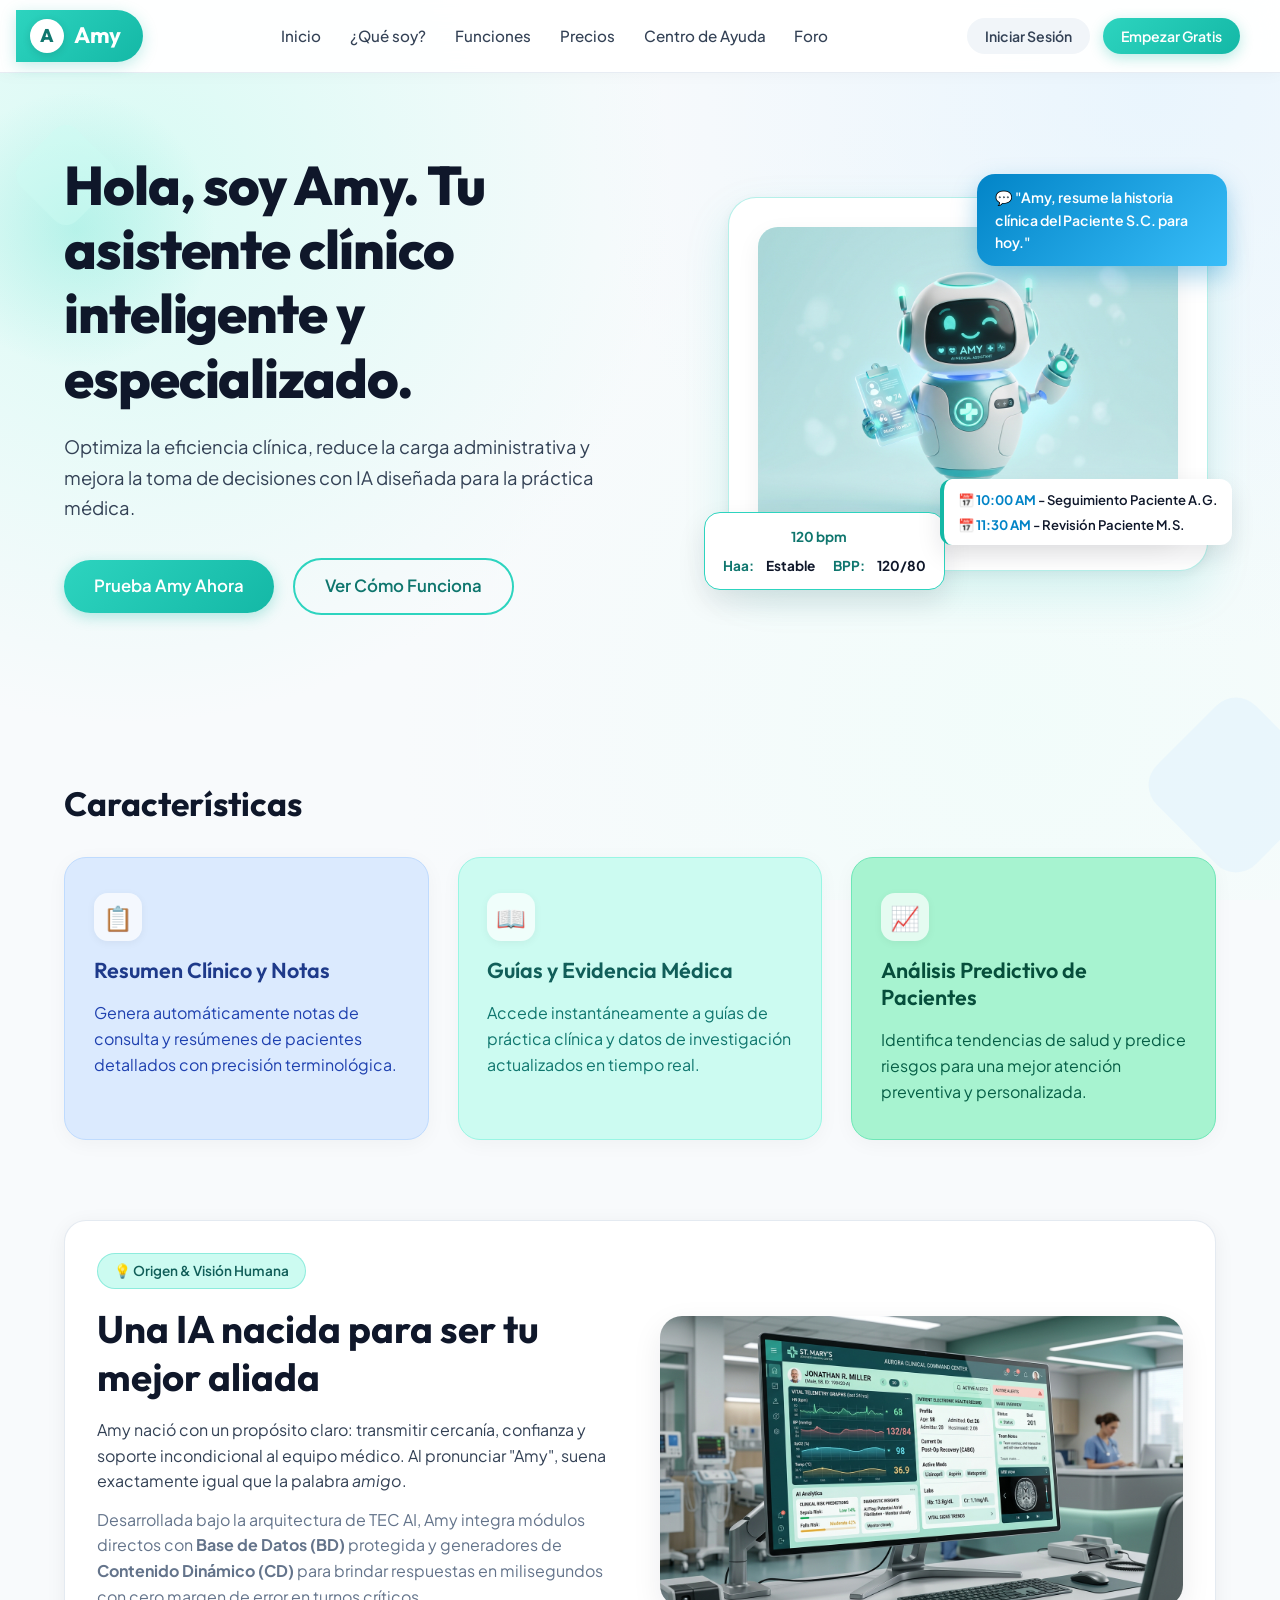
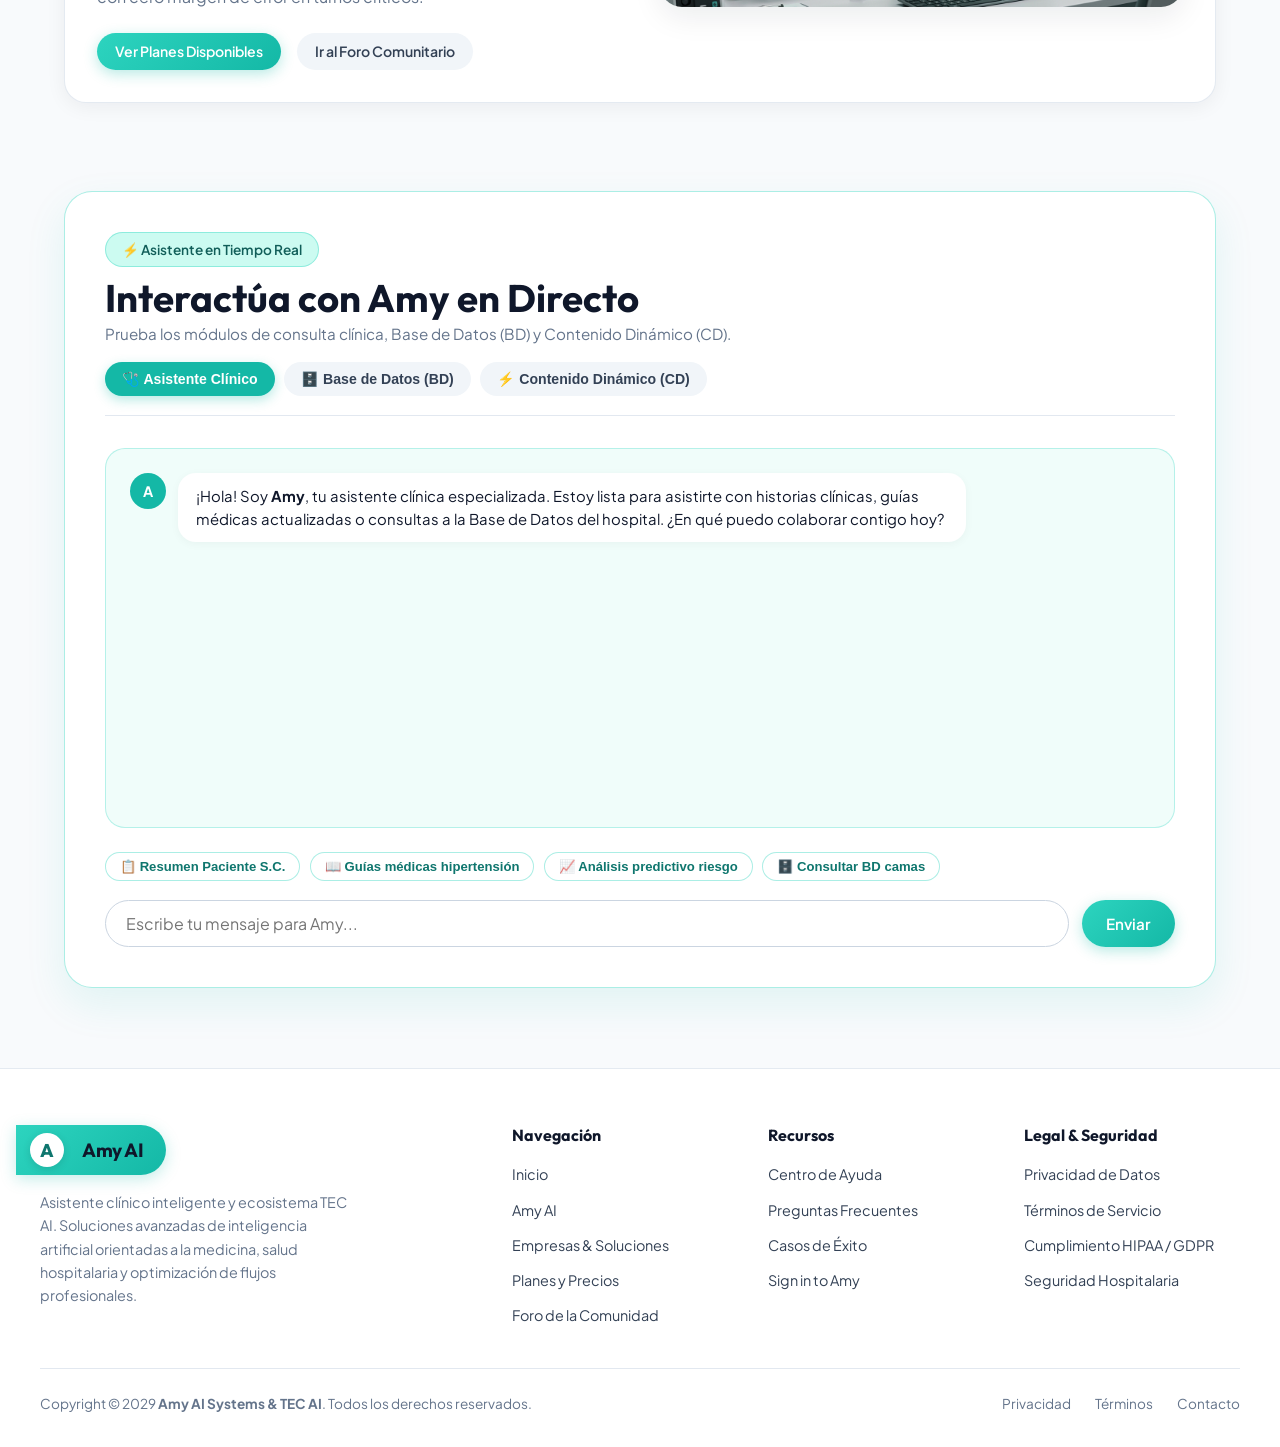
==== commit a0b867ba: "feat: login page, social auth (Google/Apple/Phone OTP), plan selection modal & full footer with copy" ====
--- a/amy.html
+++ b/amy.html
@@ -27,7 +27,7 @@
             </ul>
 
             <div class="nav-actions">
-                <button class="btn btn-secondary btn-sm trigger-login" id="btn-login-header">Iniciar Sesión</button>
+                <a href="login.html" class="btn btn-secondary btn-sm" id="btn-login-header">Iniciar Sesión</a>
                 <a href="#consola-amy" class="btn btn-primary btn-sm" id="btn-empezar-gratis">Empezar Gratis</a>
             </div>
         </div>
@@ -177,38 +177,171 @@
         </section>
     </main>
 
-    <!-- Modal Login -->
-    <div class="modal-overlay" id="login-modal">
+    <!-- Modal Elección de Planes y Métodos de Pago (NUEVO) -->
+    <div class="modal-overlay" id="planes-modal">
         <div class="modal-box">
-            <button class="modal-close" id="close-login">&times;</button>
-            <h2 style="margin-bottom: 0.5rem; text-align: center;">Acceso Profesional <span class="gradient-text">Amy AI</span></h2>
-            <p style="color: var(--text-muted); font-size: 0.9rem; margin-bottom: 1.5rem; text-align: center;">Conéctate a la red hospitalaria y guarda tus notas clínicas.</p>
-            <form id="login-form">
+            <button class="modal-close" id="close-planes-modal">&times;</button>
+            <div style="text-align: center; margin-bottom: 1.2rem;">
+                <div class="badge">💎 Suscripción & Planes TEC AI</div>
+                <h2 style="font-size: 1.5rem; margin-top: 0.3rem;">Elección de Plan y Pago</h2>
+                <p style="color: var(--text-muted); font-size: 0.88rem;">Selecciona tu plan, ingresa tus datos institucionales y elige un método de pago.</p>
+            </div>
+
+            <form id="planes-checkout-form">
+                <!-- 1. Selector Visual de Plan -->
                 <div class="form-group">
-                    <label for="login-email">Correo Institucional / Profesional</label>
-                    <input type="email" id="login-email" class="form-control" placeholder="doctor@hospital.org" required>
-                </div>
+                    <label>1. Selecciona tu Plan</label>
+                    <input type="hidden" id="checkout-selected-plan" value="pro">
+                    <div class="plan-picker-grid">
+                        <div class="plan-picker-card" data-plan="simple">
+                            <div class="plan-picker-title">Plan Simple</div>
+                            <div class="plan-picker-price">$0/mes</div>
+                        </div>
+                        <div class="plan-picker-card selected" data-plan="pro">
+                            <div class="plan-picker-title">Plan Pro ⭐</div>
+                            <div class="plan-picker-price">$29/mes</div>
+                        </div>
+                        <div class="plan-picker-card" data-plan="empresa">
+                            <div class="plan-picker-title">Empresa</div>
+                            <div class="plan-picker-price">Personalizado</div>
+                        </div>
+                    </div>
+                </div>
+
+                <!-- 2. Información Requerida (Domicilio, Hospital/Empresa, etc) -->
                 <div class="form-group">
-                    <label for="login-password">Contraseña Cifrada</label>
-                    <input type="password" id="login-password" class="form-control" placeholder="••••••••" required>
-                </div>
-                <button type="submit" class="btn btn-primary" style="width: 100%; margin-top: 1rem;">Ingresar al Sistema</button>
+                    <label for="checkout-name">Nombre Completo del Responsable</label>
+                    <input type="text" id="checkout-name" class="form-control" placeholder="Dr. Carlos Mendoza" required>
+                </div>
+
+                <div class="form-row-2">
+                    <div class="form-group">
+                        <label for="checkout-org">Hospital / Empresa / Clínica</label>
+                        <input type="text" id="checkout-org" class="form-control" placeholder="Hospital Italiano" required>
+                    </div>
+                    <div class="form-group">
+                        <label for="checkout-email">Correo Electrónico</label>
+                        <input type="email" id="checkout-email" class="form-control" placeholder="cmendoza@hospital.org" required>
+                    </div>
+                </div>
+
+                <div class="form-row-2">
+                    <div class="form-group">
+                        <label for="checkout-address">Domicilio / Dirección Fiscal</label>
+                        <input type="text" id="checkout-address" class="form-control" placeholder="Av. Corrientes 1234, CABA" required>
+                    </div>
+                    <div class="form-group">
+                        <label for="checkout-phone">Teléfono de Contacto</label>
+                        <input type="tel" id="checkout-phone" class="form-control" placeholder="+54 11 4567-8900" required>
+                    </div>
+                </div>
+
+                <!-- 3. Selección de Método de Pago -->
+                <div class="form-group">
+                    <label>3. Método de Pago</label>
+                    <input type="hidden" id="checkout-selected-payment" value="card">
+                    <div class="payment-methods-grid">
+                        <button type="button" class="payment-method-btn active" data-method="card">💳 Tarjeta</button>
+                        <button type="button" class="payment-method-btn" data-method="bank">🏦 Transferencia</button>
+                        <button type="button" class="payment-method-btn" data-method="invoice">⚡ MercadoPago/Factura</button>
+                    </div>
+
+                    <!-- Campos dinámicos según método de pago -->
+                    <div class="payment-details-box">
+                        <div class="payment-detail-group" data-method="card" style="display: block;">
+                            <div class="form-group">
+                                <label style="font-size: 0.8rem;">Número de Tarjeta de Crédito/Débito</label>
+                                <input type="text" class="form-control" placeholder="4532 •••• •••• 8890" maxlength="19">
+                            </div>
+                            <div class="form-row-2">
+                                <div>
+                                    <label style="font-size: 0.8rem;">Vencimiento</label>
+                                    <input type="text" class="form-control" placeholder="MM/AA" maxlength="5">
+                                </div>
+                                <div>
+                                    <label style="font-size: 0.8rem;">CVC / CVV</label>
+                                    <input type="password" class="form-control" placeholder="123" maxlength="4">
+                                </div>
+                            </div>
+                        </div>
+
+                        <div class="payment-detail-group" data-method="bank" style="display: none;">
+                            <p style="font-size: 0.83rem; color: var(--text-body); margin-bottom: 0.4rem;"><strong>Datos Bancarios para Transferencia Directa:</strong></p>
+                            <p style="font-size: 0.8rem; color: var(--text-muted); font-family: monospace;">
+                                CBU: 0170044520000034189012<br>
+                                Alias: AMY.AI.TECNOLOGIA<br>
+                                Banco: Santander Río - TEC AI S.A.
+                            </p>
+                        </div>
+
+                        <div class="payment-detail-group" data-method="invoice" style="display: none;">
+                            <div class="form-group">
+                                <label style="font-size: 0.8rem;">CUIT / RUT de la Empresa / Hospital</label>
+                                <input type="text" class="form-control" placeholder="30-71234567-8">
+                            </div>
+                            <p style="font-size: 0.8rem; color: var(--text-muted);">Se emitirá Factura A/B automática con cobro recurrente institucional o link de Mercado Pago.</p>
+                        </div>
+                    </div>
+                </div>
+
+                <button type="submit" class="btn btn-primary" style="width: 100%; font-size: 1rem; padding: 12px;">Confirmar Suscripción y Activar Plan</button>
             </form>
         </div>
     </div>
 
-    <!-- Footer (Fiel a Boceto 1) -->
-    <footer>
-        <div class="footer-inner">
-            <ul class="footer-nav">
-                <li><a href="#hero">Privacidad</a></li>
-                <li><a href="#hero">Términos</a></li>
-                <li><a href="ayuda.html">Soporte</a></li>
-                <li><a href="index.html">TEC AI Portal</a></li>
-                <li><a href="empresas.html#planes">Planes & Precios</a></li>
-            </ul>
-            <div class="footer-copy">
-                Copyright © 2029 Amy AI Systems & TEC AI. All rights reserved.
+    <!-- Footer Completo -->
+    <footer class="site-footer">
+        <div class="footer-container">
+            <div class="footer-top-grid">
+                <div class="footer-brand-col">
+                    <a href="index.html" class="brand-tab" style="display: inline-flex; text-decoration: none;">
+                        <div class="logo-badge-amy">A</div>
+                        <span style="font-weight: 700; color: var(--text-navy); font-size: 1.2rem; margin-left: 8px;">Amy AI</span>
+                    </a>
+                    <p>Asistente clínico inteligente y ecosistema TEC AI. Soluciones avanzadas de inteligencia artificial orientadas a la medicina, salud hospitalaria y optimización de flujos profesionales.</p>
+                </div>
+
+                <div>
+                    <h4 class="footer-col-title">Navegación</h4>
+                    <ul class="footer-links-list">
+                        <li><a href="index.html">Inicio</a></li>
+                        <li><a href="amy.html">Amy AI</a></li>
+                        <li><a href="empresas.html">Empresas & Soluciones</a></li>
+                        <li><a href="empresas.html#planes">Planes y Precios</a></li>
+                        <li><a href="foro.html">Foro de la Comunidad</a></li>
+                    </ul>
+                </div>
+
+                <div>
+                    <h4 class="footer-col-title">Recursos</h4>
+                    <ul class="footer-links-list">
+                        <li><a href="ayuda.html">Centro de Ayuda</a></li>
+                        <li><a href="ayuda.html#faq">Preguntas Frecuentes</a></li>
+                        <li><a href="foro.html#cuadrante-hilos">Casos de Éxito</a></li>
+                        <li><a href="login.html">Sign in to Amy</a></li>
+                    </ul>
+                </div>
+
+                <div>
+                    <h4 class="footer-col-title">Legal & Seguridad</h4>
+                    <ul class="footer-links-list">
+                        <li><a href="amy.html">Privacidad de Datos</a></li>
+                        <li><a href="amy.html">Términos de Servicio</a></li>
+                        <li><a href="empresas.html">Cumplimiento HIPAA / GDPR</a></li>
+                        <li><a href="ayuda.html">Seguridad Hospitalaria</a></li>
+                    </ul>
+                </div>
+            </div>
+
+            <div class="footer-bottom-bar">
+                <div>
+                    Copyright © 2029 <strong>Amy AI Systems & TEC AI</strong>. Todos los derechos reservados.
+                </div>
+                <ul class="footer-bottom-links">
+                    <li><a href="amy.html">Privacidad</a></li>
+                    <li><a href="amy.html">Términos</a></li>
+                    <li><a href="ayuda.html">Contacto</a></li>
+                </ul>
             </div>
         </div>
     </footer>
--- a/assets/css/base.css
+++ b/assets/css/base.css
@@ -489,6 +489,9 @@
 /* --------------------------------------------------
    MAIN & FOOTER (Fiel a Boceto 1)
    -------------------------------------------------- */
+/* --------------------------------------------------
+   MAIN & FOOTER COMPLETO CON COPYRIGHT Y ENLACES
+   -------------------------------------------------- */
 .main-content {
     flex: 1;
     max-width: 1200px;
@@ -497,43 +500,95 @@
     width: 100%;
 }
 
-footer {
+footer.site-footer {
     background: #ffffff;
     border-top: 1px solid rgba(226, 232, 240, 0.9);
-    padding: 2.5rem 1.5rem;
+    padding: 3.5rem 1.5rem 2rem;
     margin-top: auto;
     color: var(--text-muted);
 }
 
-.footer-inner {
+.footer-container {
     max-width: 1200px;
     margin: 0 auto;
+}
+
+.footer-top-grid {
+    display: grid;
+    grid-template-columns: 2fr 1fr 1fr 1fr;
+    gap: 2.5rem;
+    margin-bottom: 2.5rem;
+}
+
+.footer-brand-col p {
+    font-size: 0.9rem;
+    margin-top: 1rem;
+    color: var(--text-muted);
+    line-height: 1.6;
+    max-width: 320px;
+}
+
+.footer-col-title {
+    font-family: var(--font-heading);
+    font-size: 1rem;
+    font-weight: 700;
+    color: var(--text-navy);
+    margin-bottom: 1rem;
+}
+
+.footer-links-list {
+    list-style: none;
     display: flex;
     flex-direction: column;
-    align-items: center;
-    gap: 1.2rem;
-    text-align: center;
-}
-
-.footer-nav {
-    display: flex;
-    gap: 2rem;
+    gap: 0.6rem;
+}
+
+.footer-links-list a {
+    font-size: 0.9rem;
+    color: var(--text-body);
+    transition: color 0.2s ease;
+}
+
+.footer-links-list a:hover {
+    color: var(--teal-dark);
+}
+
+.footer-bottom-bar {
+    border-top: 1px solid #e2e8f0;
+    padding-top: 1.5rem;
+    display: flex;
+    justify-content: space-between;
+    align-items: center;
+    flex-wrap: wrap;
+    gap: 1rem;
+    font-size: 0.85rem;
+    color: var(--text-muted);
+}
+
+.footer-bottom-links {
+    display: flex;
+    gap: 1.5rem;
     list-style: none;
-    font-size: 0.95rem;
-    font-weight: 500;
-}
-
-.footer-nav a:hover {
-    color: var(--teal-dark);
-}
-
-.footer-copy {
-    font-size: 0.85rem;
-    color: var(--text-light);
-}
-
-/* --------------------------------------------------
-   MODAL LOGIN (Compartido)
+}
+
+.footer-bottom-links a:hover {
+    color: var(--teal-dark);
+}
+
+@media (max-width: 768px) {
+    .footer-top-grid {
+        grid-template-columns: 1fr 1fr;
+    }
+}
+
+@media (max-width: 480px) {
+    .footer-top-grid {
+        grid-template-columns: 1fr;
+    }
+}
+
+/* --------------------------------------------------
+   MODAL DE PLANES Y MÉTODOS DE PAGO (NUEVO)
    -------------------------------------------------- */
 .modal-overlay {
     position: fixed;
@@ -541,7 +596,7 @@
     left: 0;
     right: 0;
     bottom: 0;
-    background: rgba(15, 23, 42, 0.6);
+    background: rgba(15, 23, 42, 0.65);
     -webkit-backdrop-filter: blur(8px);
     backdrop-filter: blur(8px);
     display: flex;
@@ -551,9 +606,11 @@
     opacity: 0;
     visibility: hidden;
     transition: all 0.3s ease;
-}
-
-.modal-overlay.active {
+    padding: 1.5rem;
+    overflow-y: auto;
+}
+
+.modal-overlay.active, .modal-overlay.open {
     opacity: 1;
     visibility: visible;
 }
@@ -563,15 +620,17 @@
     border: 1px solid var(--border-subtle);
     border-radius: var(--radius-lg);
     padding: 2.5rem;
-    max-width: 440px;
-    width: 90%;
+    max-width: 580px;
+    width: 100%;
     position: relative;
-    box-shadow: 0 20px 50px rgba(15, 23, 42, 0.2);
-    transform: scale(0.9);
+    box-shadow: 0 20px 50px rgba(15, 23, 42, 0.25);
+    transform: scale(0.92);
     transition: transform 0.3s cubic-bezier(0.16, 1, 0.3, 1);
-}
-
-.modal-overlay.active .modal-box {
+    max-height: 90vh;
+    overflow-y: auto;
+}
+
+.modal-overlay.active .modal-box, .modal-overlay.open .modal-box {
     transform: scale(1);
 }
 
@@ -598,7 +657,7 @@
 }
 
 .form-group {
-    margin-bottom: 1.2rem;
+    margin-bottom: 1.1rem;
 }
 
 .form-group label {
@@ -625,6 +684,94 @@
     box-shadow: 0 0 0 3px rgba(20, 184, 166, 0.15);
 }
 
+/* Selector de Planes en Formulario */
+.plan-picker-grid {
+    display: grid;
+    grid-template-columns: repeat(3, 1fr);
+    gap: 0.8rem;
+    margin-bottom: 1.2rem;
+}
+
+.plan-picker-card {
+    border: 2px solid #e2e8f0;
+    border-radius: var(--radius-md);
+    padding: 10px;
+    text-align: center;
+    cursor: pointer;
+    transition: all 0.2s ease;
+    background: #f8fafc;
+}
+
+.plan-picker-card:hover {
+    border-color: var(--teal-light);
+    background: var(--teal-bg);
+}
+
+.plan-picker-card.selected {
+    border-color: var(--teal-primary);
+    background: var(--teal-bg);
+    box-shadow: 0 4px 12px rgba(20, 184, 166, 0.18);
+}
+
+.plan-picker-title {
+    font-size: 0.85rem;
+    font-weight: 700;
+    color: var(--text-navy);
+}
+
+.plan-picker-price {
+    font-size: 0.95rem;
+    font-weight: 800;
+    color: var(--teal-dark);
+    margin-top: 2px;
+}
+
+/* Métodos de Pago Selector */
+.payment-methods-grid {
+    display: grid;
+    grid-template-columns: repeat(3, 1fr);
+    gap: 0.6rem;
+    margin-bottom: 1rem;
+}
+
+.payment-method-btn {
+    border: 1.5px solid #e2e8f0;
+    border-radius: var(--radius-md);
+    padding: 8px 4px;
+    background: #ffffff;
+    font-size: 0.82rem;
+    font-weight: 600;
+    color: var(--text-body);
+    cursor: pointer;
+    text-align: center;
+    transition: all 0.2s ease;
+}
+
+.payment-method-btn:hover {
+    border-color: var(--teal-primary);
+    color: var(--teal-dark);
+}
+
+.payment-method-btn.active {
+    border-color: var(--teal-primary);
+    background: var(--teal-bg);
+    color: var(--teal-dark);
+}
+
+.payment-details-box {
+    background: #f8fafc;
+    border: 1px solid #e2e8f0;
+    border-radius: var(--radius-md);
+    padding: 1rem;
+    margin-bottom: 1.2rem;
+}
+
+.form-row-2 {
+    display: grid;
+    grid-template-columns: 1fr 1fr;
+    gap: 0.8rem;
+}
+
 /* Responsive */
 @media (max-width: 768px) {
     .nav-links {
@@ -633,4 +780,11 @@
     .brand-tab {
         margin-left: -0.5rem;
     }
-}
+    .plan-picker-grid, .payment-methods-grid {
+        grid-template-columns: 1fr;
+    }
+    .form-row-2 {
+        grid-template-columns: 1fr;
+    }
+}
+
